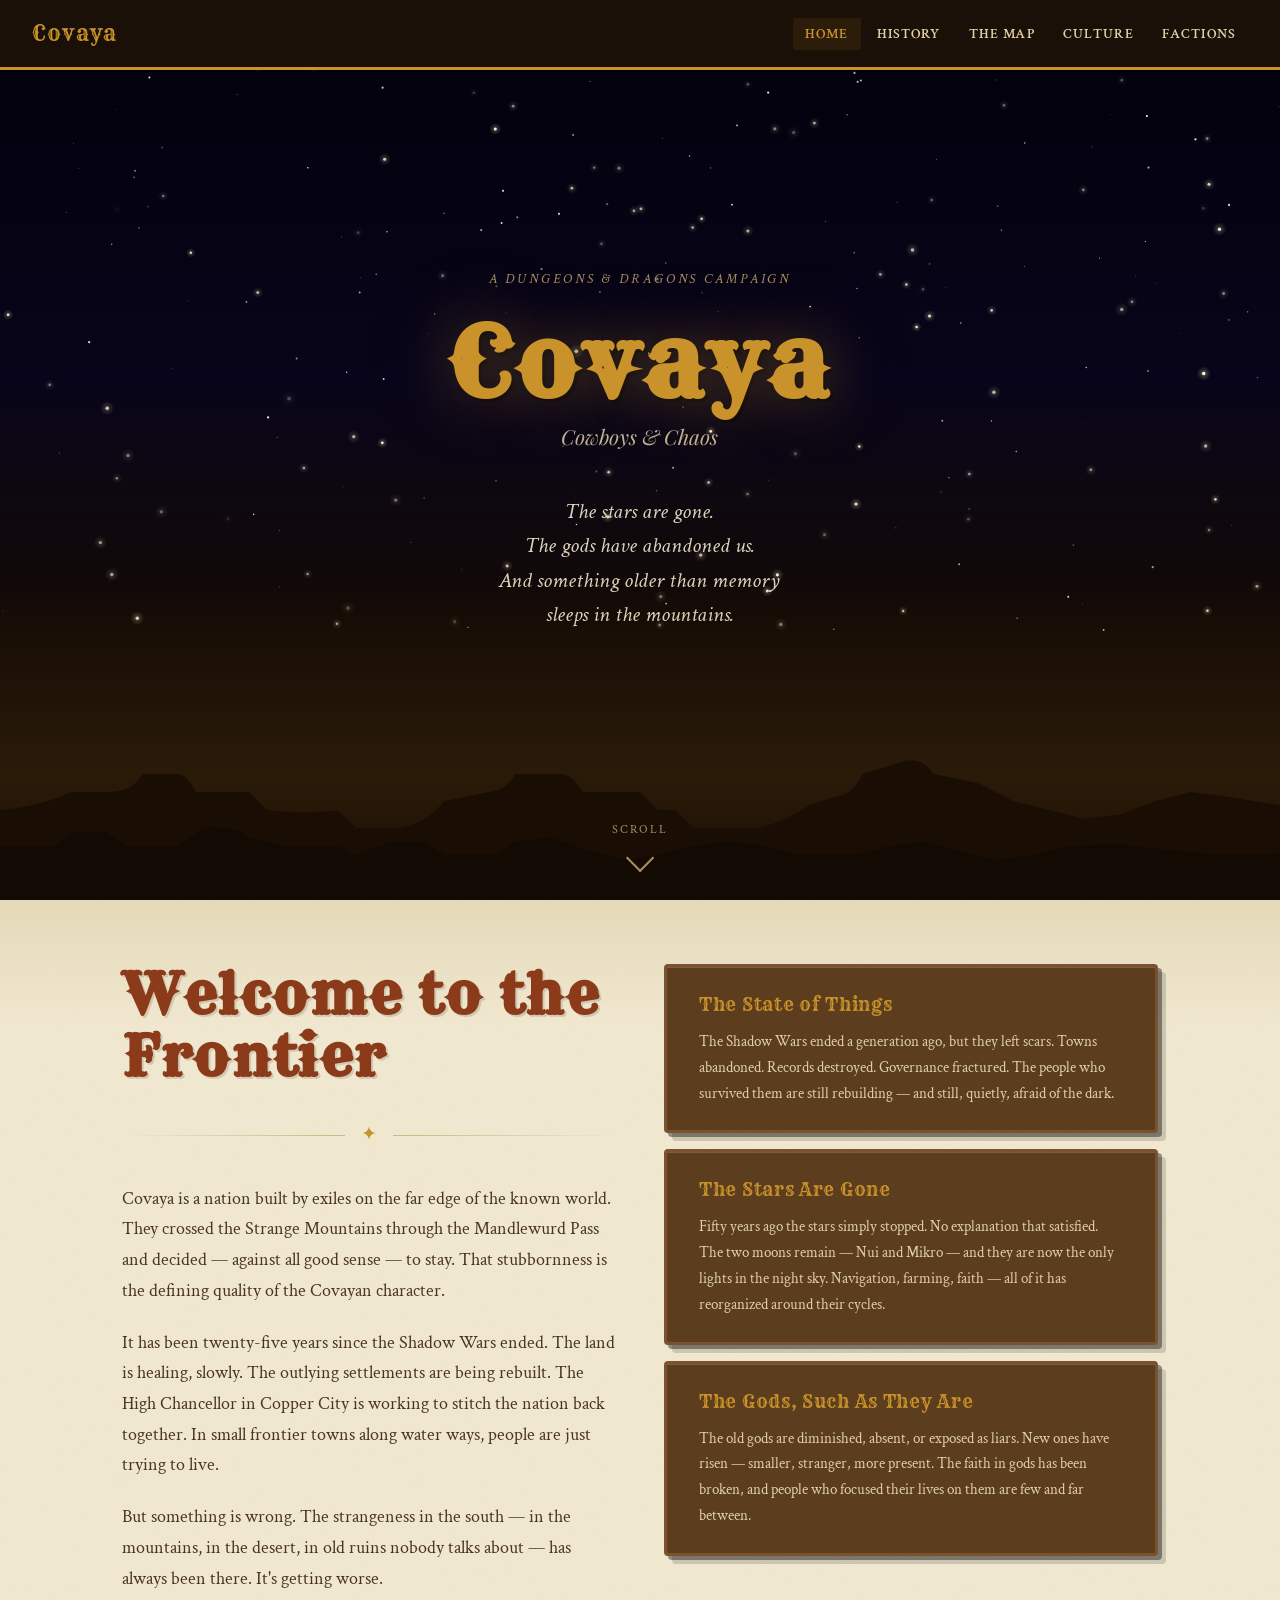
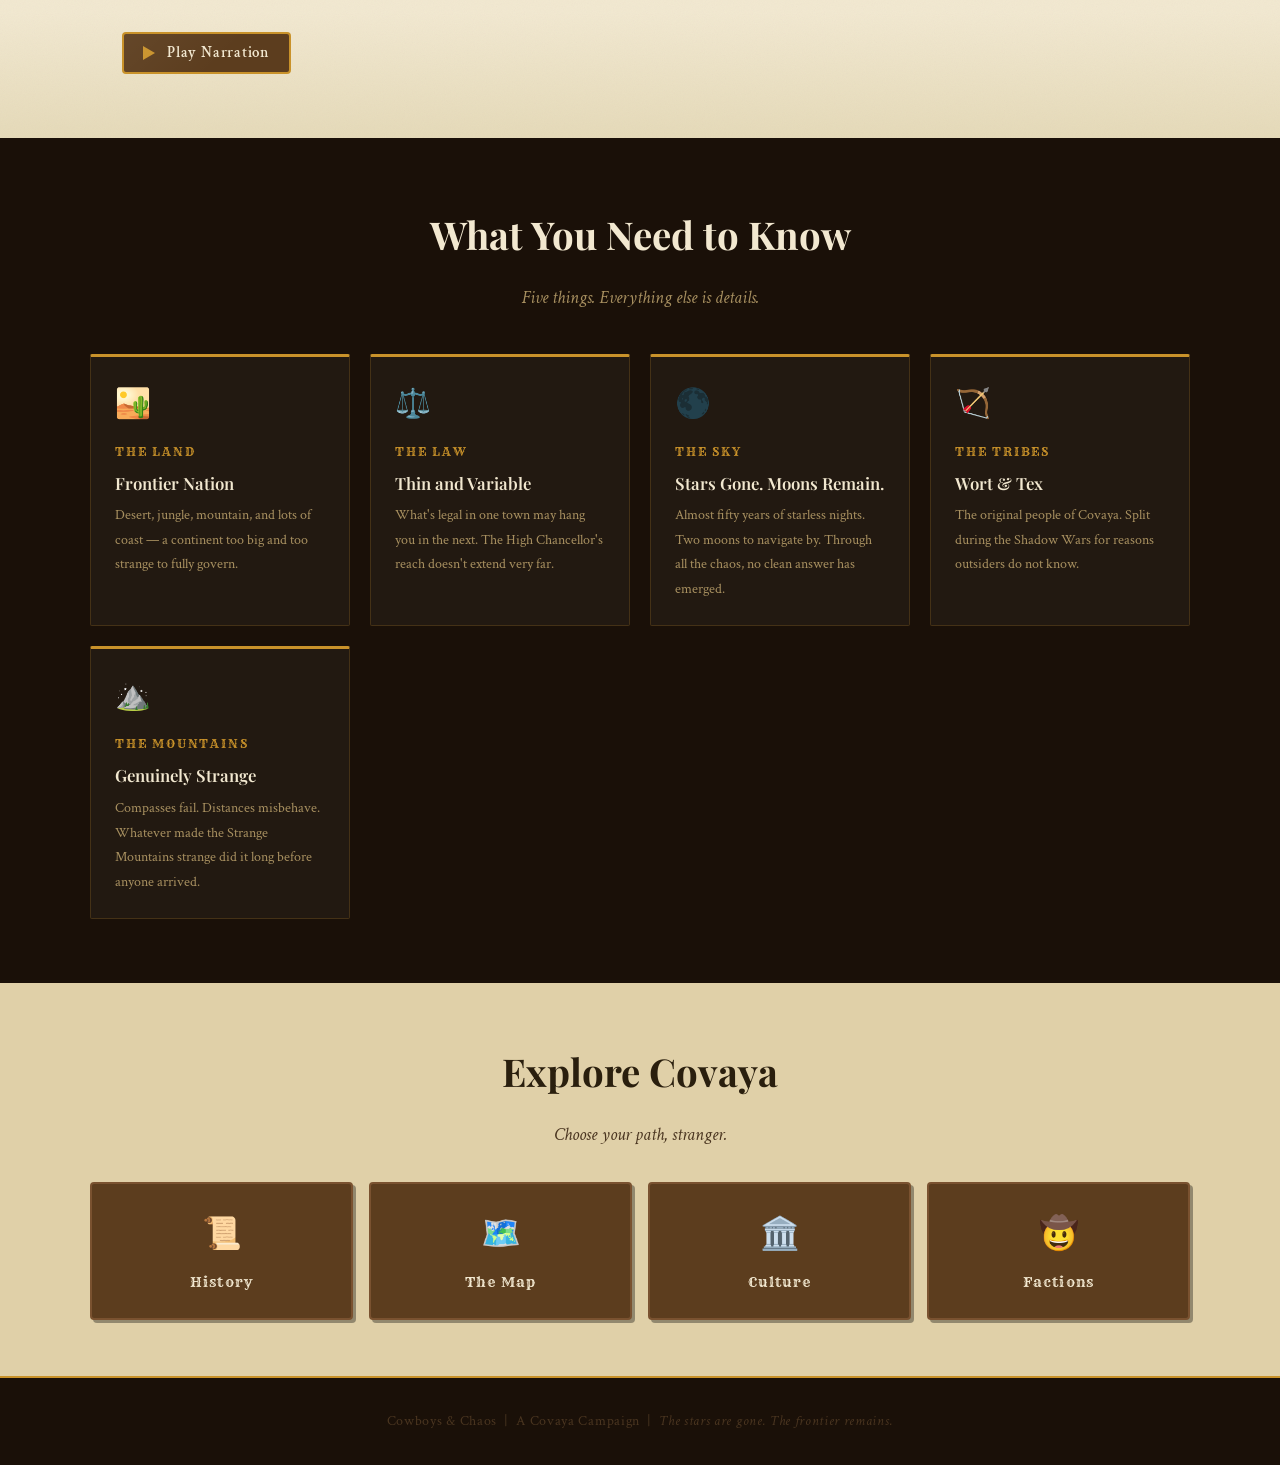
==== index.html @ 9251bdbd "chore: resolving favicon bug" ====
<!DOCTYPE html>
<html lang="en">
<head>
  <meta charset="UTF-8" />
  <meta name="viewport" content="width=device-width, initial-scale=1.0" />
  <title>Covaya — Cowboys & Chaos</title>
  <meta name="description" content="An introduction to Covaya, the frontier nation where Cowboys & Chaos takes place." />
  <link rel="stylesheet" href="css/style.css" />
  <link rel="stylesheet" href="css/index.css" />
  <link rel="icon" type="image/webp" href="favicon.webp" />
</head>
<body>

  <a href="#main" class="skip-link">Skip to main content</a>

  <!-- Navigation -->
  <nav class="site-nav" aria-label="Main navigation">
    <a href="index.html" class="nav-brand">Covaya</a>
    <button class="nav-toggle" aria-label="Toggle menu" aria-expanded="false">
      <span></span><span></span><span></span>
    </button>
    <ul class="nav-links" role="list">
      <li><a href="index.html">Home</a></li>
      <li><a href="history.html">History</a></li>
      <li><a href="map.html">The Map</a></li>
      <li><a href="culture.html">Culture</a></li>
      <li><a href="factions.html">Factions</a></li>
    </ul>
  </nav>

  <main id="main">

    <!-- ── Hero ──────────────────────────────────────────────── -->
    <section class="hero" aria-label="Campaign introduction">
      <canvas id="star-canvas" aria-hidden="true"></canvas>
      <div class="hero-ground" aria-hidden="true"></div>

      <!-- Mesa silhouettes -->
      <div class="hero-mesas" aria-hidden="true">
        <svg viewBox="0 0 1440 300" preserveAspectRatio="none" xmlns="http://www.w3.org/2000/svg">
          <path d="M0,300 L0,200 Q50,195 80,180 L120,180 Q150,180 160,160 L200,160 Q210,160 220,180 L280,180 L300,200 Q350,205 380,200 L400,220 L450,220 Q480,215 500,190 L550,180 Q570,178 580,160 L630,160 Q645,160 655,180 L720,180 L740,200 L760,200 L780,220 L850,220 Q880,215 910,195 L940,185 Q960,183 970,160 L1020,145 Q1040,143 1050,160 L1100,170 L1140,190 L1180,200 L1220,210 L1260,205 L1300,190 L1340,180 L1380,185 L1440,195 L1440,300 Z"
            fill="#1a0e04"/>
          <path d="M0,300 L0,240 L60,240 L80,225 L120,225 L140,240 L200,240 L230,220 Q260,215 280,230 L320,240 L380,240 L400,250 L440,235 L480,235 L500,250 L560,250 L580,235 L620,230 L660,245 L700,255 L740,250 L780,240 L820,235 L860,240 L900,250 L960,250 L1000,240 L1040,235 L1080,245 L1120,255 L1160,250 L1200,240 L1260,238 L1320,245 L1380,250 L1440,248 L1440,300 Z"
            fill="#120a03"/>
        </svg>
      </div>

      <div class="hero-content">
        <p class="hero-eyebrow">A Dungeons &amp; Dragons Campaign</p>
        <h1 class="hero-title">Covaya</h1>
        <p class="hero-subtitle">Cowboys &amp; Chaos</p>
        <p class="hero-tagline">
          The stars are gone.<br>
          The gods have abandoned us.<br>
          And something older than memory<br>sleeps in the mountains.
        </p>
      </div>

      <div class="scroll-hint" aria-hidden="true">
        <span>Scroll</span>
        <div class="scroll-arrow"></div>
      </div>
    </section>

    <!-- ── About Covaya ──────────────────────────────────────── -->
    <section class="parchment-section" aria-labelledby="about-heading">
      <div class="section-inner about-grid">
        <div class="about-text">
          <h2 class="display-title" id="about-heading">Welcome to the Frontier</h2>
          <div class="divider"><span class="divider-icon">✦</span></div>
          <p>Covaya is a nation built by exiles on the far edge of the known world. They crossed the Strange Mountains through the Mandlewurd Pass and decided — against all good sense — to stay. That stubbornness is the defining quality of the Covayan character.</p>
          <p>It has been twenty-five years since the Shadow Wars ended. The land is healing, slowly. The outlying settlements are being rebuilt. The High Chancellor in Copper City is working to stitch the nation back together. In small frontier towns along water ways, people are just trying to live.</p>
          <p>But something is wrong. The strangeness in the south — in the mountains, in the desert, in old ruins nobody talks about — has always been there. It's getting worse.</p>
          <button class="audio-player mt-2" data-src="audio/welcome.mp3" aria-label="Play welcome narration">
            <span class="play-icon" aria-hidden="true"></span>
            <span class="audio-label">Play Narration</span>
          </button>
        </div>

        <div>
          <div class="wooden-sign">
            <p class="sign-title">The State of Things</p>
            <p>The Shadow Wars ended a generation ago, but they left scars. Towns abandoned. Records destroyed. Governance fractured. The people who survived them are still rebuilding — and still, quietly, afraid of the dark.</p>
          </div>
          <div class="wooden-sign mt-2">
            <p class="sign-title">The Stars Are Gone</p>
            <p>Fifty years ago the stars simply stopped. No explanation that satisfied. The two moons remain — Nui and Mikro — and they are now the only lights in the night sky. Navigation, farming, faith — all of it has reorganized around their cycles.</p>
          </div>
          <div class="wooden-sign mt-2">
            <p class="sign-title">The Gods, Such As They Are</p>
            <p>The old gods are diminished, absent, or exposed as liars. New ones have risen — smaller, stranger, more present. The faith in gods has been broken, and people who focused their lives on them are few and far between.</p>
          </div>
        </div>
      </div>
    </section>

    <!-- ── Quick Facts ────────────────────────────────────────── -->
    <section class="dark-section" aria-labelledby="facts-heading">
      <div class="dark-section-inner">
        <h2 class="section-title light text-center" id="facts-heading">What You Need to Know</h2>
        <p class="text-center" style="color:var(--dust); font-style:italic; margin-top:0.5rem;">Five things. Everything else is details.</p>

        <div class="facts-grid">
          <div class="fact-card">
            <div class="fact-icon" aria-hidden="true">🏜️</div>
            <div class="fact-label">The Land</div>
            <div class="fact-value">Frontier Nation</div>
            <p class="fact-detail">Desert, jungle, mountain, and lots of coast — a continent too big and too strange to fully govern.</p>
          </div>
          <div class="fact-card">
            <div class="fact-icon" aria-hidden="true">⚖️</div>
            <div class="fact-label">The Law</div>
            <div class="fact-value">Thin and Variable</div>
            <p class="fact-detail">What's legal in one town may hang you in the next. The High Chancellor's reach doesn't extend very far.</p>
          </div>
          <div class="fact-card">
            <div class="fact-icon" aria-hidden="true">🌑</div>
            <div class="fact-label">The Sky</div>
            <div class="fact-value">Stars Gone. Moons Remain.</div>
            <p class="fact-detail">Almost fifty years of starless nights. Two moons to navigate by. Through all the chaos, no clean answer has emerged.</p>
          </div>
          <div class="fact-card">
            <div class="fact-icon" aria-hidden="true">🏹</div>
            <div class="fact-label">The Tribes</div>
            <div class="fact-value">Wort &amp; Tex</div>
            <p class="fact-detail">The original people of Covaya. Split during the Shadow Wars for reasons outsiders do not know.</p>
          </div>
          <div class="fact-card">
            <div class="fact-icon" aria-hidden="true">⛰️</div>
            <div class="fact-label">The Mountains</div>
            <div class="fact-value">Genuinely Strange</div>
            <p class="fact-detail">Compasses fail. Distances misbehave. Whatever made the Strange Mountains strange did it long before anyone arrived.</p>
          </div>
        </div>
      </div>
    </section>

    <!-- ── Explore ────────────────────────────────────────────── -->
    <section class="explore-section" aria-labelledby="explore-heading">
      <div class="explore-inner">
        <h2 class="section-title" id="explore-heading">Explore Covaya</h2>
        <p class="subtitle">Choose your path, stranger.</p>

        <nav class="explore-grid" aria-label="Site sections">
          <a href="history.html" class="explore-card">
            <div class="explore-card-icon" aria-hidden="true">📜</div>
            <div class="explore-card-label">History</div>
          </a>
          <a href="map.html" class="explore-card">
            <div class="explore-card-icon" aria-hidden="true">🗺️</div>
            <div class="explore-card-label">The Map</div>
          </a>
          <a href="culture.html" class="explore-card">
            <div class="explore-card-icon" aria-hidden="true">🏛️</div>
            <div class="explore-card-label">Culture</div>
          </a>
          <a href="factions.html" class="explore-card">
            <div class="explore-card-icon" aria-hidden="true">🤠</div>
            <div class="explore-card-label">Factions</div>
          </a>
        </nav>
      </div>
    </section>

  </main>

  <footer class="site-footer">
    <p>Cowboys &amp; Chaos &nbsp;|&nbsp; A Covaya Campaign &nbsp;|&nbsp; <em>The stars are gone. The frontier remains.</em></p>
  </footer>

  <script src="main.js"></script>
  <script>
    /* ── Star Animation ─────────────────────────────────────── */
    const canvas = document.getElementById('star-canvas');
    const ctx = canvas.getContext('2d');

    let stars = [];
    let animFrame;
    let goingOut = false;
    let goingOutTimer = null;

    function resize() {
      canvas.width = canvas.offsetWidth;
      canvas.height = canvas.offsetHeight;
    }

    function randomStar() {
      return {
        x: Math.random() * canvas.width,
        y: Math.random() * canvas.height * 0.7,
        r: Math.random() * 1.5 + 0.3,
        alpha: Math.random() * 0.5 + 0.5,
        twinkleSpeed: Math.random() * 0.02 + 0.005,
        twinkleDir: Math.random() > 0.5 ? 1 : -1,
        dying: false,
        fadeSpeed: 0,
      };
    }

    function initStars(count = 280) {
      stars = Array.from({ length: count }, randomStar);
    }

    function killStars() {
      // Shuffle star order so they die randomly across the sky
      const order = stars.map((_, i) => i).sort(() => Math.random() - 0.5);
      const spread = 6000; // total ms over which all stars disappear
      order.forEach((idx, i) => {
        setTimeout(() => {
          stars[idx].dying = true;
          // Fast enough that each star visibly winks out individually
          stars[idx].fadeSpeed = Math.random() * 0.035 + 0.02;
        }, (i / order.length) * spread + Math.random() * 120);
      });
    }

    function draw() {
      ctx.clearRect(0, 0, canvas.width, canvas.height);

      // Night sky gradient
      const sky = ctx.createLinearGradient(0, 0, 0, canvas.height * 0.7);
      sky.addColorStop(0, '#02000a');
      sky.addColorStop(0.6, '#08051a');
      sky.addColorStop(1, '#130a04');
      ctx.fillStyle = sky;
      ctx.fillRect(0, 0, canvas.width, canvas.height);

      let anyVisible = false;
      stars.forEach(s => {
        if (s.dying) {
          s.alpha -= s.fadeSpeed;
          if (s.alpha < 0) s.alpha = 0;
        } else {
          // Twinkle
          s.alpha += s.twinkleSpeed * s.twinkleDir;
          if (s.alpha > 1) { s.alpha = 1; s.twinkleDir = -1; }
          if (s.alpha < 0.2) { s.alpha = 0.2; s.twinkleDir = 1; }
        }

        if (s.alpha <= 0) return;
        anyVisible = true;

        ctx.beginPath();
        ctx.arc(s.x, s.y, s.r, 0, Math.PI * 2);
        ctx.fillStyle = `rgba(255, 248, 220, ${s.alpha})`;
        ctx.fill();

        // Soft glow on larger stars
        if (s.r > 1.2) {
          const grd = ctx.createRadialGradient(s.x, s.y, 0, s.x, s.y, s.r * 4);
          grd.addColorStop(0, `rgba(255,248,200,${s.alpha * 0.3})`);
          grd.addColorStop(1, 'rgba(255,248,200,0)');
          ctx.beginPath();
          ctx.arc(s.x, s.y, s.r * 4, 0, Math.PI * 2);
          ctx.fillStyle = grd;
          ctx.fill();
        }
      });

      // Keep looping until all stars are gone
      if (anyVisible || !goingOut) {
        animFrame = requestAnimationFrame(draw);
      }
    }

    // Start the animation
    resize();
    initStars();
    draw();

    // Stars go out after ~1s of twinkling
    goingOutTimer = setTimeout(() => {
      goingOut = true;
      killStars();
    }, 1000);

    window.addEventListener('resize', () => {
      resize();
      if (!goingOut) initStars();
    });
  </script>
</body>
</html>
---- css/style.css ----
/* ============================================================
   COVAYA CAMPAIGN SITE — SHARED STYLES
   Cowboys & Chaos | A D&D Campaign
   ============================================================ */

@import url('https://fonts.googleapis.com/css2?family=Rye&family=Playfair+Display:ital,wght@0,400;0,700;1,400&family=Crimson+Text:ital,wght@0,400;0,600;1,400&display=swap');

/* ── CSS Variables ─────────────────────────────────────────── */
:root {
  --parchment:       #f2e8d0;
  --parchment-dark:  #e0d0a8;
  --parchment-deep:  #c8b882;
  --ink:             #2a1f0e;
  --ink-light:       #4a3520;
  --rust:            #8b3a1a;
  --rust-light:      #b34e22;
  --gold:            #c9922a;
  --gold-light:      #e8b84b;
  --shadow:          #1a1008;
  --wood:            #5c3d1e;
  --wood-light:      #7a5230;
  --sage:            #6b7c5a;
  --dust:            #a89060;

  --font-display:    'Rye', serif;
  --font-heading:    'Playfair Display', serif;
  --font-body:       'Crimson Text', serif;

  --nav-height:      70px;
  --max-width:       1100px;
}

/* ── Reset & Base ──────────────────────────────────────────── */
*, *::before, *::after { box-sizing: border-box; margin: 0; padding: 0; }

html { scroll-behavior: smooth; }

body {
  background-color: var(--ink);
  background-image:
    url("data:image/svg+xml,%3Csvg xmlns='http://www.w3.org/2000/svg' width='400' height='400'%3E%3Cfilter id='noise'%3E%3CfeTurbulence type='fractalNoise' baseFrequency='0.65' numOctaves='3' stitchTiles='stitch'/%3E%3CfeColorMatrix type='saturate' values='0'/%3E%3C/filter%3E%3Crect width='400' height='400' filter='url(%23noise)' opacity='0.04'/%3E%3C/svg%3E");
  color: var(--ink);
  font-family: var(--font-body);
  font-size: 18px;
  line-height: 1.7;
  min-height: 100vh;
}

img { max-width: 100%; display: block; }
a { color: var(--rust); text-decoration: none; }
a:hover { color: var(--gold); }

/* ── Navigation ────────────────────────────────────────────── */
.site-nav {
  position: fixed;
  top: 0; left: 0; right: 0;
  z-index: 100;
  height: var(--nav-height);
  background: var(--shadow);
  border-bottom: 3px solid var(--gold);
  display: flex;
  align-items: center;
  justify-content: space-between;
  padding: 0 2rem;
}

.nav-brand {
  font-family: var(--font-display);
  font-size: 1.3rem;
  color: var(--gold);
  letter-spacing: 0.05em;
  text-decoration: none;
  flex-shrink: 0;
}

.nav-brand:hover { color: var(--gold-light); }

.nav-links {
  display: flex;
  gap: 0.25rem;
  list-style: none;
  align-items: center;
}

.nav-links a {
  font-family: var(--font-body);
  font-size: 0.9rem;
  font-weight: 600;
  letter-spacing: 0.08em;
  text-transform: uppercase;
  color: var(--parchment-dark);
  padding: 0.4rem 0.75rem;
  border-radius: 2px;
  transition: color 0.2s, background 0.2s;
  text-decoration: none;
}

.nav-links a:hover,
.nav-links a.active {
  color: var(--gold);
  background: rgba(201, 146, 42, 0.1);
}

/* Hamburger for mobile */
.nav-toggle {
  display: none;
  flex-direction: column;
  gap: 5px;
  background: none;
  border: none;
  cursor: pointer;
  padding: 4px;
}
.nav-toggle span {
  display: block;
  width: 26px;
  height: 2px;
  background: var(--parchment);
  transition: transform 0.3s;
}

/* ── Page Wrapper ──────────────────────────────────────────── */
.page-wrapper {
  padding-top: var(--nav-height);
  min-height: 100vh;
}

/* ── Parchment Content Sections ────────────────────────────── */
.parchment-section {
  background: var(--parchment);
  background-image:
    url("data:image/svg+xml,%3Csvg xmlns='http://www.w3.org/2000/svg' width='300' height='300'%3E%3Cfilter id='n'%3E%3CfeTurbulence type='fractalNoise' baseFrequency='0.9' numOctaves='4' stitchTiles='stitch'/%3E%3CfeColorMatrix type='saturate' values='0.3'/%3E%3C/filter%3E%3Crect width='300' height='300' filter='url(%23n)' opacity='0.06'/%3E%3C/svg%3E");
  position: relative;
}

.parchment-section::before {
  content: '';
  position: absolute;
  inset: 0;
  background: linear-gradient(to bottom, rgba(200,184,130,0.3) 0%, transparent 15%, transparent 85%, rgba(200,184,130,0.3) 100%);
  pointer-events: none;
}

.section-inner {
  max-width: var(--max-width);
  margin: 0 auto;
  padding: 4rem 2rem;
  position: relative;
}

/* ── Typography ────────────────────────────────────────────── */
.display-title {
  font-family: var(--font-display);
  font-size: clamp(2rem, 5vw, 3.5rem);
  color: var(--rust);
  line-height: 1.1;
  letter-spacing: 0.03em;
  text-shadow: 2px 2px 0 rgba(42,31,14,0.15);
}

.section-title {
  font-family: var(--font-heading);
  font-size: clamp(1.6rem, 3vw, 2.4rem);
  color: var(--ink);
  font-weight: 700;
  margin-bottom: 1rem;
}

.section-title.light {
  color: var(--parchment);
}

.subtitle {
  font-family: var(--font-body);
  font-size: 1.1rem;
  font-style: italic;
  color: var(--ink-light);
  margin-bottom: 2rem;
}

p { margin-bottom: 1.2em; color: var(--ink-light); }
p:last-child { margin-bottom: 0; }

/* ── Decorative Dividers ───────────────────────────────────── */
.divider {
  display: flex;
  align-items: center;
  gap: 1rem;
  margin: 2rem 0;
}
.divider::before, .divider::after {
  content: '';
  flex: 1;
  height: 1px;
  background: linear-gradient(to right, transparent, var(--parchment-deep));
}
.divider::after {
  background: linear-gradient(to left, transparent, var(--parchment-deep));
}
.divider-icon {
  color: var(--gold);
  font-size: 1.2rem;
  flex-shrink: 0;
}

/* ── Audio Player ──────────────────────────────────────────── */
.audio-player {
  display: inline-flex;
  align-items: center;
  gap: 0.75rem;
  background: var(--wood);
  border: 2px solid var(--gold);
  border-radius: 4px;
  padding: 0.6rem 1.2rem;
  cursor: pointer;
  font-family: var(--font-body);
  font-size: 0.95rem;
  color: var(--parchment);
  transition: background 0.2s, border-color 0.2s;
  position: relative;
  overflow: hidden;
}

.audio-player::before {
  content: '';
  position: absolute;
  inset: 0;
  background: linear-gradient(135deg, rgba(255,255,255,0.05) 0%, transparent 60%);
}

.audio-player:hover {
  background: var(--wood-light);
  border-color: var(--gold-light);
}

.audio-player .play-icon {
  width: 0;
  height: 0;
  border-style: solid;
  border-width: 7px 0 7px 12px;
  border-color: transparent transparent transparent var(--gold);
  flex-shrink: 0;
  transition: border-color 0.2s;
}

.audio-player.playing .play-icon {
  width: 12px;
  height: 14px;
  border: none;
  background: var(--gold);
  display: flex;
  gap: 3px;
  align-items: stretch;
  padding: 1px 0;
}

.audio-player.playing .play-icon::before,
.audio-player.playing .play-icon::after {
  content: '';
  flex: 1;
  background: var(--wood);
  border-radius: 1px;
}

.audio-label { font-weight: 600; letter-spacing: 0.05em; }

/* ── Wooden Sign Cards ─────────────────────────────────────── */
.wooden-sign {
  background: var(--wood);
  background-image: repeating-linear-gradient(
    90deg,
    transparent,
    transparent 40px,
    rgba(0,0,0,0.03) 40px,
    rgba(0,0,0,0.03) 41px
  );
  border: 3px solid var(--wood-light);
  border-radius: 4px;
  box-shadow:
    inset 0 1px 0 rgba(255,255,255,0.08),
    4px 4px 0 rgba(0,0,0,0.4),
    8px 8px 0 rgba(0,0,0,0.15);
  padding: 1.5rem 2rem;
  position: relative;
}

.wooden-sign::before {
  content: '';
  position: absolute;
  top: 0; left: 0;
  right: 0; height: 1px;
  background: rgba(255,255,255,0.1);
}

.wooden-sign .sign-title {
  font-family: var(--font-display);
  color: var(--gold);
  font-size: 1.1rem;
  margin-bottom: 0.5rem;
  letter-spacing: 0.04em;
}

.wooden-sign p {
  color: var(--parchment-dark);
  font-size: 0.95rem;
  margin: 0;
}

/* ── Card Grid ─────────────────────────────────────────────── */
.card-grid {
  display: grid;
  grid-template-columns: repeat(auto-fit, minmax(280px, 1fr));
  gap: 1.5rem;
  margin-top: 2rem;
}

/* ── Page Hero (for inner pages) ───────────────────────────── */
.page-hero {
  background: var(--shadow);
  border-bottom: 3px solid var(--gold);
  padding: 4rem 2rem 3rem;
  text-align: center;
  position: relative;
  overflow: hidden;
}

.page-hero::before {
  content: '';
  position: absolute;
  inset: 0;
  background:
    radial-gradient(ellipse at 50% 120%, rgba(201,146,42,0.08) 0%, transparent 70%);
  pointer-events: none;
}

.page-hero .display-title { color: var(--gold); }
.page-hero .subtitle { color: var(--parchment-dark); }

/* ── Wanted Poster Style (for faction/people cards) ────────── */
.wanted-card {
  background: var(--parchment);
  border: 3px double var(--ink);
  padding: 1.5rem;
  text-align: center;
  position: relative;
}

.wanted-card .wanted-header {
  font-family: var(--font-display);
  font-size: 0.85rem;
  letter-spacing: 0.2em;
  color: var(--rust);
  text-transform: uppercase;
  margin-bottom: 0.5rem;
}

.wanted-card .wanted-name {
  font-family: var(--font-heading);
  font-size: 1.4rem;
  font-weight: 700;
  color: var(--ink);
  margin-bottom: 0.75rem;
}

.wanted-card .wanted-portrait {
  width: 100px;
  height: 100px;
  border-radius: 50%;
  background: var(--parchment-dark);
  margin: 0 auto 1rem;
  border: 2px solid var(--ink);
  display: flex;
  align-items: center;
  justify-content: center;
  font-size: 2.5rem;
}

/* ── Footer ────────────────────────────────────────────────── */
.site-footer {
  background: var(--shadow);
  border-top: 2px solid var(--gold);
  padding: 2rem;
  text-align: center;
  font-family: var(--font-body);
  font-size: 0.85rem;
  color: var(--dust);
  letter-spacing: 0.05em;
}

/* ── Utility ───────────────────────────────────────────────── */
.text-center { text-align: center; }
.mt-1 { margin-top: 0.5rem; }
.mt-2 { margin-top: 1rem; }
.mt-3 { margin-top: 2rem; }
.mt-4 { margin-top: 3rem; }

/* ── Accessibility ─────────────────────────────────────────── */
:focus-visible {
  outline: 3px solid var(--gold);
  outline-offset: 3px;
}

.sr-only {
  position: absolute;
  width: 1px; height: 1px;
  padding: 0; margin: -1px;
  overflow: hidden;
  clip: rect(0,0,0,0);
  white-space: nowrap;
  border: 0;
}

/* Skip link */
.skip-link {
  position: absolute;
  top: -100%;
  left: 1rem;
  background: var(--gold);
  color: var(--ink);
  font-weight: 700;
  padding: 0.5rem 1rem;
  z-index: 9999;
  border-radius: 0 0 4px 4px;
}
.skip-link:focus { top: 0; }

/* ── Responsive ────────────────────────────────────────────── */
@media (max-width: 768px) {
  .nav-links {
    display: none;
    position: fixed;
    top: var(--nav-height);
    left: 0; right: 0;
    background: var(--shadow);
    flex-direction: column;
    padding: 1rem;
    border-bottom: 2px solid var(--gold);
    gap: 0.25rem;
  }
  .nav-links.open { display: flex; }
  .nav-links a { padding: 0.75rem 1rem; font-size: 1rem; }
  .nav-toggle { display: flex; }
  .section-inner { padding: 2.5rem 1.25rem; }
}
---- css/index.css ----
/* ── Hero / Stars Section ───────────────────────────────── */
.hero {
  position: relative;
  min-height: 100vh;
  background: #080510;
  display: flex;
  flex-direction: column;
  align-items: center;
  justify-content: center;
  overflow: hidden;
  padding: 2rem;
}

/* Star field canvas */
#star-canvas {
  position: absolute;
  inset: 0;
  width: 100%;
  height: 100%;
}

/* Ground horizon */
.hero-ground {
  position: absolute;
  bottom: 0; left: 0; right: 0;
  height: 35%;
  background: linear-gradient(to top, #1a0e04 0%, #2a1a08 40%, transparent 100%);
}

/* Silhouetted mesa shapes */
.hero-mesas {
  position: absolute;
  bottom: 0; left: 0; right: 0;
  height: 30%;
  pointer-events: none;
}

.hero-mesas svg {
  width: 100%;
  height: 100%;
}

/* Hero text */
.hero-content {
  position: relative;
  z-index: 10;
  text-align: center;
  max-width: 760px;
  opacity: 0;
  animation: fadeInUp 1.2s ease 2.5s forwards;
}

.hero-eyebrow {
  font-family: var(--font-body);
  font-size: 0.9rem;
  font-style: italic;
  letter-spacing: 0.2em;
  text-transform: uppercase;
  color: var(--dust);
  margin-bottom: 1.5rem;
}

.hero-title {
  font-family: var(--font-display);
  font-size: clamp(3rem, 8vw, 6rem);
  color: var(--gold);
  line-height: 1;
  letter-spacing: 0.04em;
  text-shadow:
    0 0 60px rgba(201,146,42,0.4),
    0 0 120px rgba(201,146,42,0.15),
    3px 3px 0 rgba(0,0,0,0.5);
  margin-bottom: 0.5rem;
}

.hero-subtitle {
  font-family: var(--font-heading);
  font-size: clamp(0.95rem, 2vw, 1.3rem);
  font-style: italic;
  color: var(--parchment-dark);
  margin-bottom: 2.5rem;
  opacity: 0.85;
}

.hero-tagline {
  font-family: var(--font-body);
  font-size: clamp(1rem, 2.5vw, 1.35rem);
  color: var(--parchment);
  font-style: italic;
  margin-bottom: 2.5rem;
  line-height: 1.6;
  opacity: 0.9;
}

.hero-tagline em {
  color: var(--gold-light);
  font-style: normal;
}

.hero-cta {
  display: inline-block;
  font-family: var(--font-display);
  font-size: 0.9rem;
  letter-spacing: 0.12em;
  color: var(--ink);
  background: var(--gold);
  padding: 0.75rem 2rem;
  border-radius: 3px;
  text-decoration: none;
  box-shadow: 4px 4px 0 rgba(0,0,0,0.4);
  transition: background 0.2s, transform 0.15s, box-shadow 0.15s;
}

.hero-cta:hover {
  background: var(--gold-light);
  color: var(--ink);
  transform: translate(-1px, -1px);
  box-shadow: 5px 5px 0 rgba(0,0,0,0.4);
}

.hero-cta:active {
  transform: translate(1px, 1px);
  box-shadow: 2px 2px 0 rgba(0,0,0,0.4);
}

/* Scroll indicator */
.scroll-hint {
  position: absolute;
  bottom: 2rem;
  left: 50%;
  transform: translateX(-50%);
  z-index: 10;
  display: flex;
  flex-direction: column;
  align-items: center;
  gap: 0.5rem;
  opacity: 0;
  animation: fadeIn 1s ease 4s forwards;
}

.scroll-hint span {
  font-family: var(--font-body);
  font-size: 0.75rem;
  letter-spacing: 0.15em;
  text-transform: uppercase;
  color: var(--dust);
}

.scroll-arrow {
  width: 20px;
  height: 20px;
  border-right: 2px solid var(--dust);
  border-bottom: 2px solid var(--dust);
  transform: rotate(45deg);
  animation: bounce 1.5s ease infinite;
}

@keyframes fadeInUp {
  from { opacity: 0; transform: translateY(24px); }
  to   { opacity: 1; transform: translateY(0); }
}

@keyframes fadeIn {
  from { opacity: 0; }
  to   { opacity: 1; }
}

@keyframes bounce {
  0%, 100% { transform: rotate(45deg) translateY(0); }
  50%       { transform: rotate(45deg) translateY(5px); }
}

/* ── About Section ───────────────────────────────────────── */
.about-grid {
  display: grid;
  grid-template-columns: 1fr 1fr;
  gap: 3rem;
  align-items: start;
}

.about-text .display-title {
  margin-bottom: 0.5rem;
}

@media (max-width: 700px) {
  .about-grid { grid-template-columns: 1fr; gap: 2rem; }
}

/* ── Quick Facts ─────────────────────────────────────────── */
.dark-section {
  background: var(--shadow);
  padding: 4rem 2rem;
}

.dark-section-inner {
  max-width: var(--max-width);
  margin: 0 auto;
}

.facts-grid {
  display: grid;
  grid-template-columns: repeat(auto-fit, minmax(220px, 1fr));
  gap: 1.25rem;
  margin-top: 2.5rem;
}

.fact-card {
  background: rgba(255,255,255,0.04);
  border: 1px solid rgba(201,146,42,0.2);
  border-top: 3px solid var(--gold);
  padding: 1.5rem;
  border-radius: 2px;
}

.fact-icon {
  font-size: 1.8rem;
  margin-bottom: 0.75rem;
}

.fact-label {
  font-family: var(--font-display);
  font-size: 0.75rem;
  letter-spacing: 0.15em;
  text-transform: uppercase;
  color: var(--gold);
  margin-bottom: 0.4rem;
}

.fact-value {
  font-family: var(--font-heading);
  font-size: 1.05rem;
  color: var(--parchment);
  font-weight: 600;
  margin-bottom: 0.4rem;
}

.fact-detail {
  font-family: var(--font-body);
  font-size: 0.9rem;
  color: var(--dust);
  margin: 0;
}

/* ── Nav Links Row ───────────────────────────────────────── */
.explore-section {
  background: var(--parchment-dark);
  padding: 3.5rem 2rem;
}

.explore-inner {
  max-width: var(--max-width);
  margin: 0 auto;
  text-align: center;
}

.explore-grid {
  display: grid;
  grid-template-columns: repeat(auto-fit, minmax(160px, 1fr));
  gap: 1rem;
  margin-top: 2rem;
}

.explore-card {
  background: var(--wood);
  border: 2px solid var(--wood-light);
  border-radius: 4px;
  padding: 1.5rem 1rem;
  text-align: center;
  text-decoration: none;
  color: var(--parchment);
  box-shadow: 3px 3px 0 rgba(0,0,0,0.35);
  transition: transform 0.15s, box-shadow 0.15s, background 0.2s;
  display: block;
}

.explore-card:hover {
  background: var(--wood-light);
  color: var(--gold-light);
  transform: translate(-2px, -2px);
  box-shadow: 5px 5px 0 rgba(0,0,0,0.35);
}

.explore-card-icon { font-size: 2rem; margin-bottom: 0.5rem; }

.explore-card-label {
  font-family: var(--font-display);
  font-size: 0.85rem;
  letter-spacing: 0.08em;
}
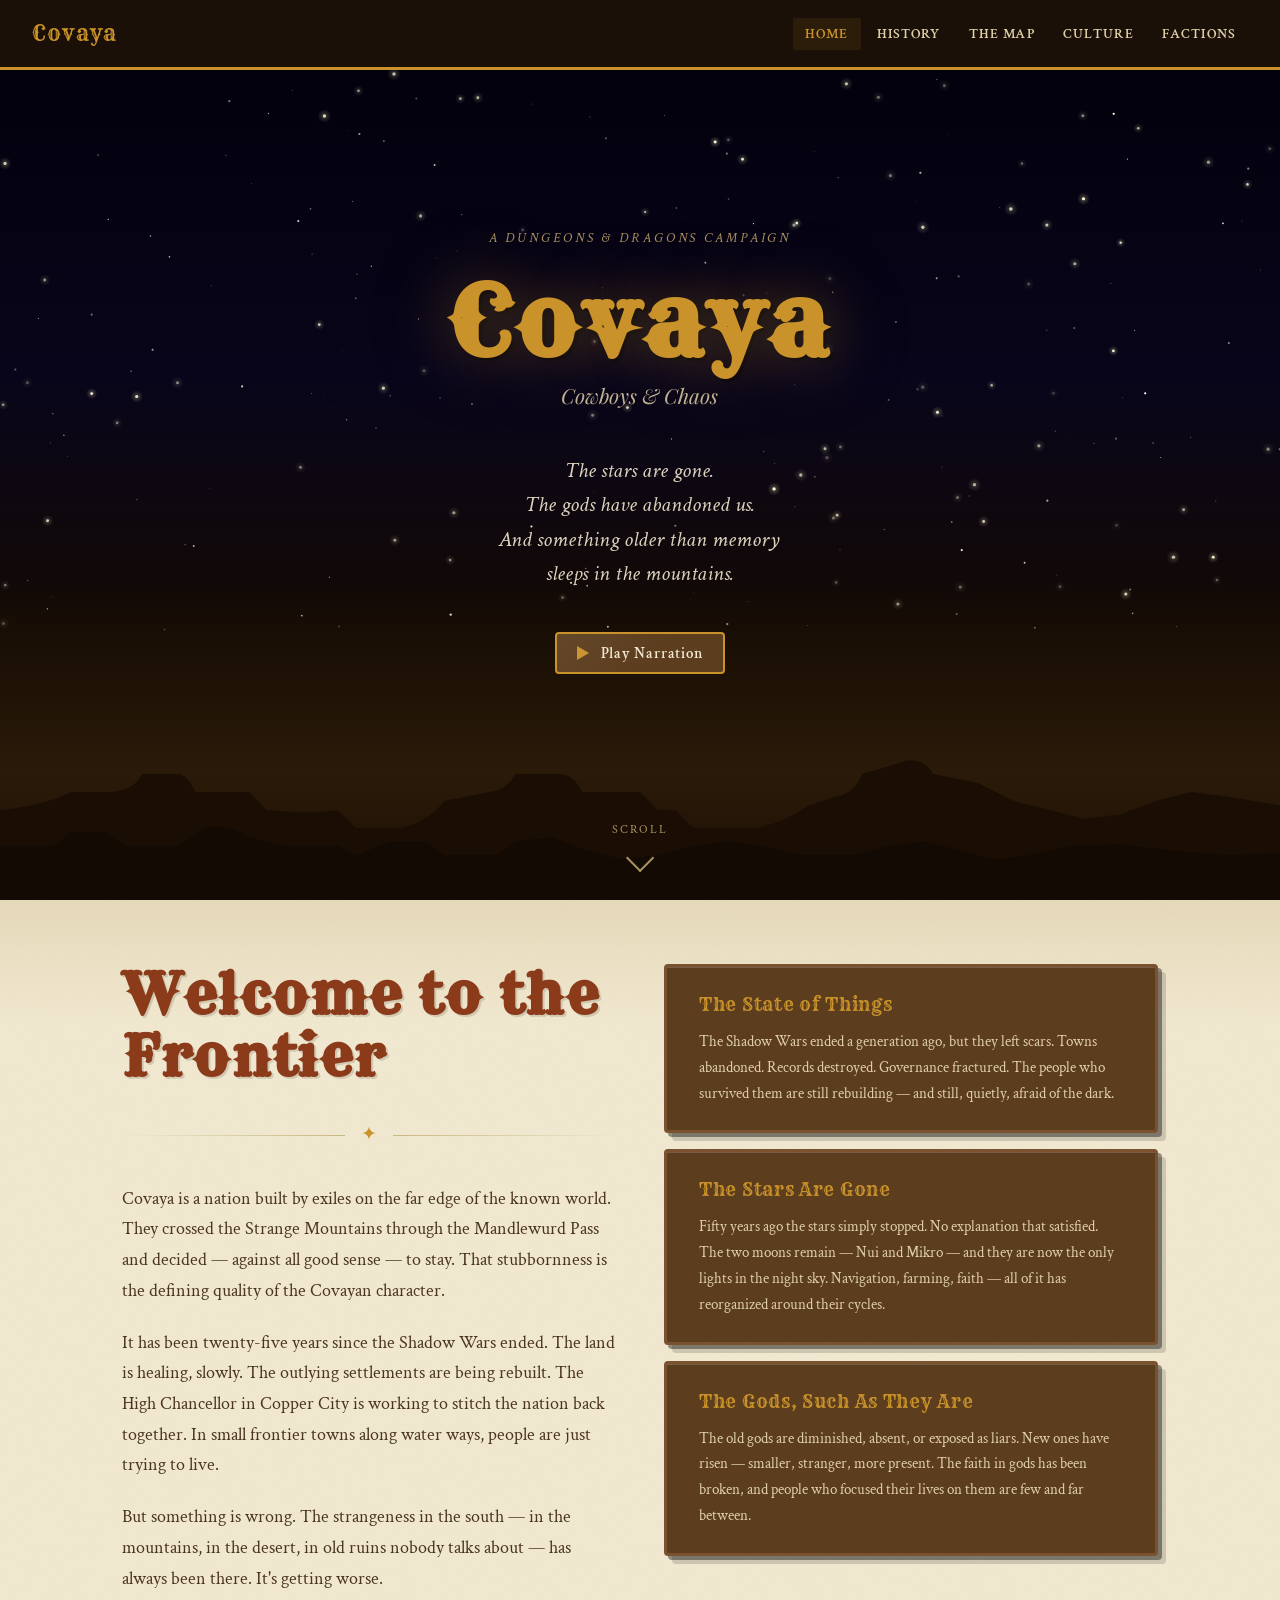
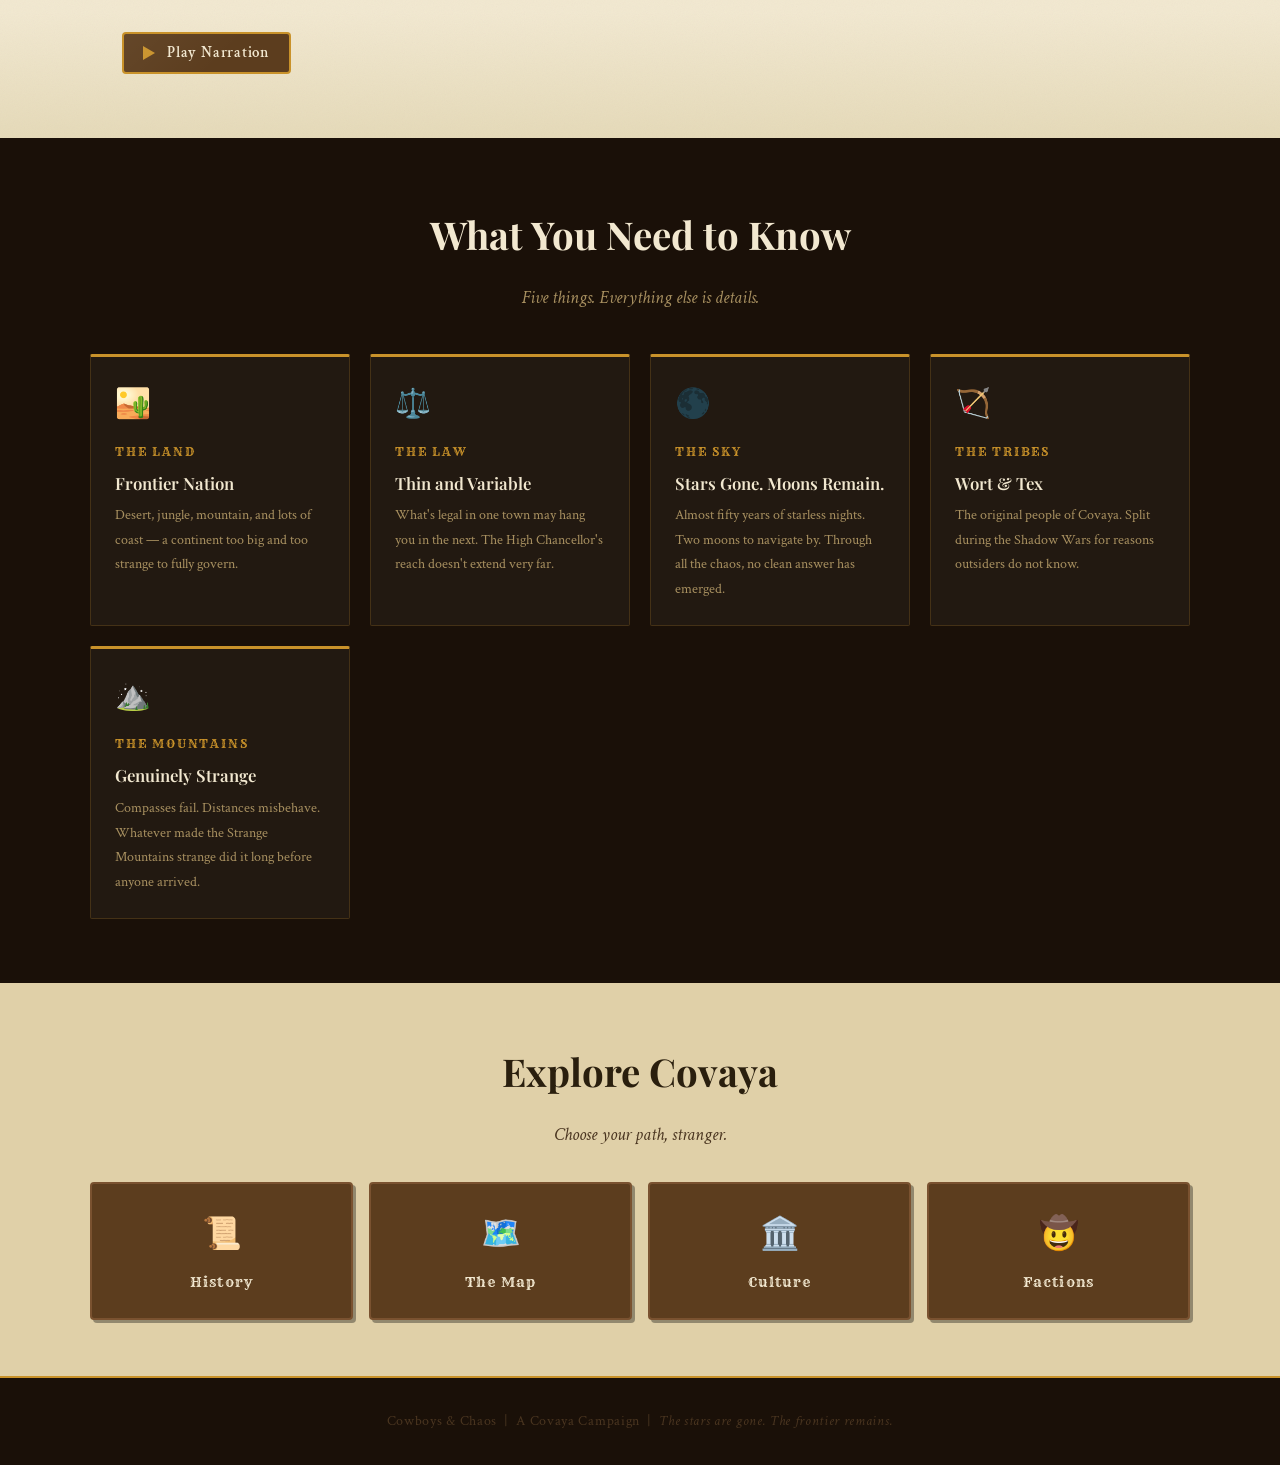
==== commit ccb23cd0: "moved js to separate file, added narration button to landing" ====
--- a/index.html
+++ b/index.html
@@ -54,6 +54,10 @@
           The gods have abandoned us.<br>
           And something older than memory<br>sleeps in the mountains.
         </p>
+        <button class="audio-player mt-2" data-src="audio/culture.mp3" aria-label="Play culture narration" style="margin:0 auto;">
+          <span class="play-icon" aria-hidden="true"></span>
+          <span class="audio-label">Play Narration</span>
+        </button>
       </div>
 
       <div class="scroll-hint" aria-hidden="true">
@@ -169,115 +173,6 @@
   </footer>
 
   <script src="main.js"></script>
-  <script>
-    /* ── Star Animation ─────────────────────────────────────── */
-    const canvas = document.getElementById('star-canvas');
-    const ctx = canvas.getContext('2d');
-
-    let stars = [];
-    let animFrame;
-    let goingOut = false;
-    let goingOutTimer = null;
-
-    function resize() {
-      canvas.width = canvas.offsetWidth;
-      canvas.height = canvas.offsetHeight;
-    }
-
-    function randomStar() {
-      return {
-        x: Math.random() * canvas.width,
-        y: Math.random() * canvas.height * 0.7,
-        r: Math.random() * 1.5 + 0.3,
-        alpha: Math.random() * 0.5 + 0.5,
-        twinkleSpeed: Math.random() * 0.02 + 0.005,
-        twinkleDir: Math.random() > 0.5 ? 1 : -1,
-        dying: false,
-        fadeSpeed: 0,
-      };
-    }
-
-    function initStars(count = 280) {
-      stars = Array.from({ length: count }, randomStar);
-    }
-
-    function killStars() {
-      // Shuffle star order so they die randomly across the sky
-      const order = stars.map((_, i) => i).sort(() => Math.random() - 0.5);
-      const spread = 6000; // total ms over which all stars disappear
-      order.forEach((idx, i) => {
-        setTimeout(() => {
-          stars[idx].dying = true;
-          // Fast enough that each star visibly winks out individually
-          stars[idx].fadeSpeed = Math.random() * 0.035 + 0.02;
-        }, (i / order.length) * spread + Math.random() * 120);
-      });
-    }
-
-    function draw() {
-      ctx.clearRect(0, 0, canvas.width, canvas.height);
-
-      // Night sky gradient
-      const sky = ctx.createLinearGradient(0, 0, 0, canvas.height * 0.7);
-      sky.addColorStop(0, '#02000a');
-      sky.addColorStop(0.6, '#08051a');
-      sky.addColorStop(1, '#130a04');
-      ctx.fillStyle = sky;
-      ctx.fillRect(0, 0, canvas.width, canvas.height);
-
-      let anyVisible = false;
-      stars.forEach(s => {
-        if (s.dying) {
-          s.alpha -= s.fadeSpeed;
-          if (s.alpha < 0) s.alpha = 0;
-        } else {
-          // Twinkle
-          s.alpha += s.twinkleSpeed * s.twinkleDir;
-          if (s.alpha > 1) { s.alpha = 1; s.twinkleDir = -1; }
-          if (s.alpha < 0.2) { s.alpha = 0.2; s.twinkleDir = 1; }
-        }
-
-        if (s.alpha <= 0) return;
-        anyVisible = true;
-
-        ctx.beginPath();
-        ctx.arc(s.x, s.y, s.r, 0, Math.PI * 2);
-        ctx.fillStyle = `rgba(255, 248, 220, ${s.alpha})`;
-        ctx.fill();
-
-        // Soft glow on larger stars
-        if (s.r > 1.2) {
-          const grd = ctx.createRadialGradient(s.x, s.y, 0, s.x, s.y, s.r * 4);
-          grd.addColorStop(0, `rgba(255,248,200,${s.alpha * 0.3})`);
-          grd.addColorStop(1, 'rgba(255,248,200,0)');
-          ctx.beginPath();
-          ctx.arc(s.x, s.y, s.r * 4, 0, Math.PI * 2);
-          ctx.fillStyle = grd;
-          ctx.fill();
-        }
-      });
-
-      // Keep looping until all stars are gone
-      if (anyVisible || !goingOut) {
-        animFrame = requestAnimationFrame(draw);
-      }
-    }
-
-    // Start the animation
-    resize();
-    initStars();
-    draw();
-
-    // Stars go out after ~1s of twinkling
-    goingOutTimer = setTimeout(() => {
-      goingOut = true;
-      killStars();
-    }, 1000);
-
-    window.addEventListener('resize', () => {
-      resize();
-      if (!goingOut) initStars();
-    });
-  </script>
+  <script src="js/star-animation.js"></script>
 </body>
 </html>
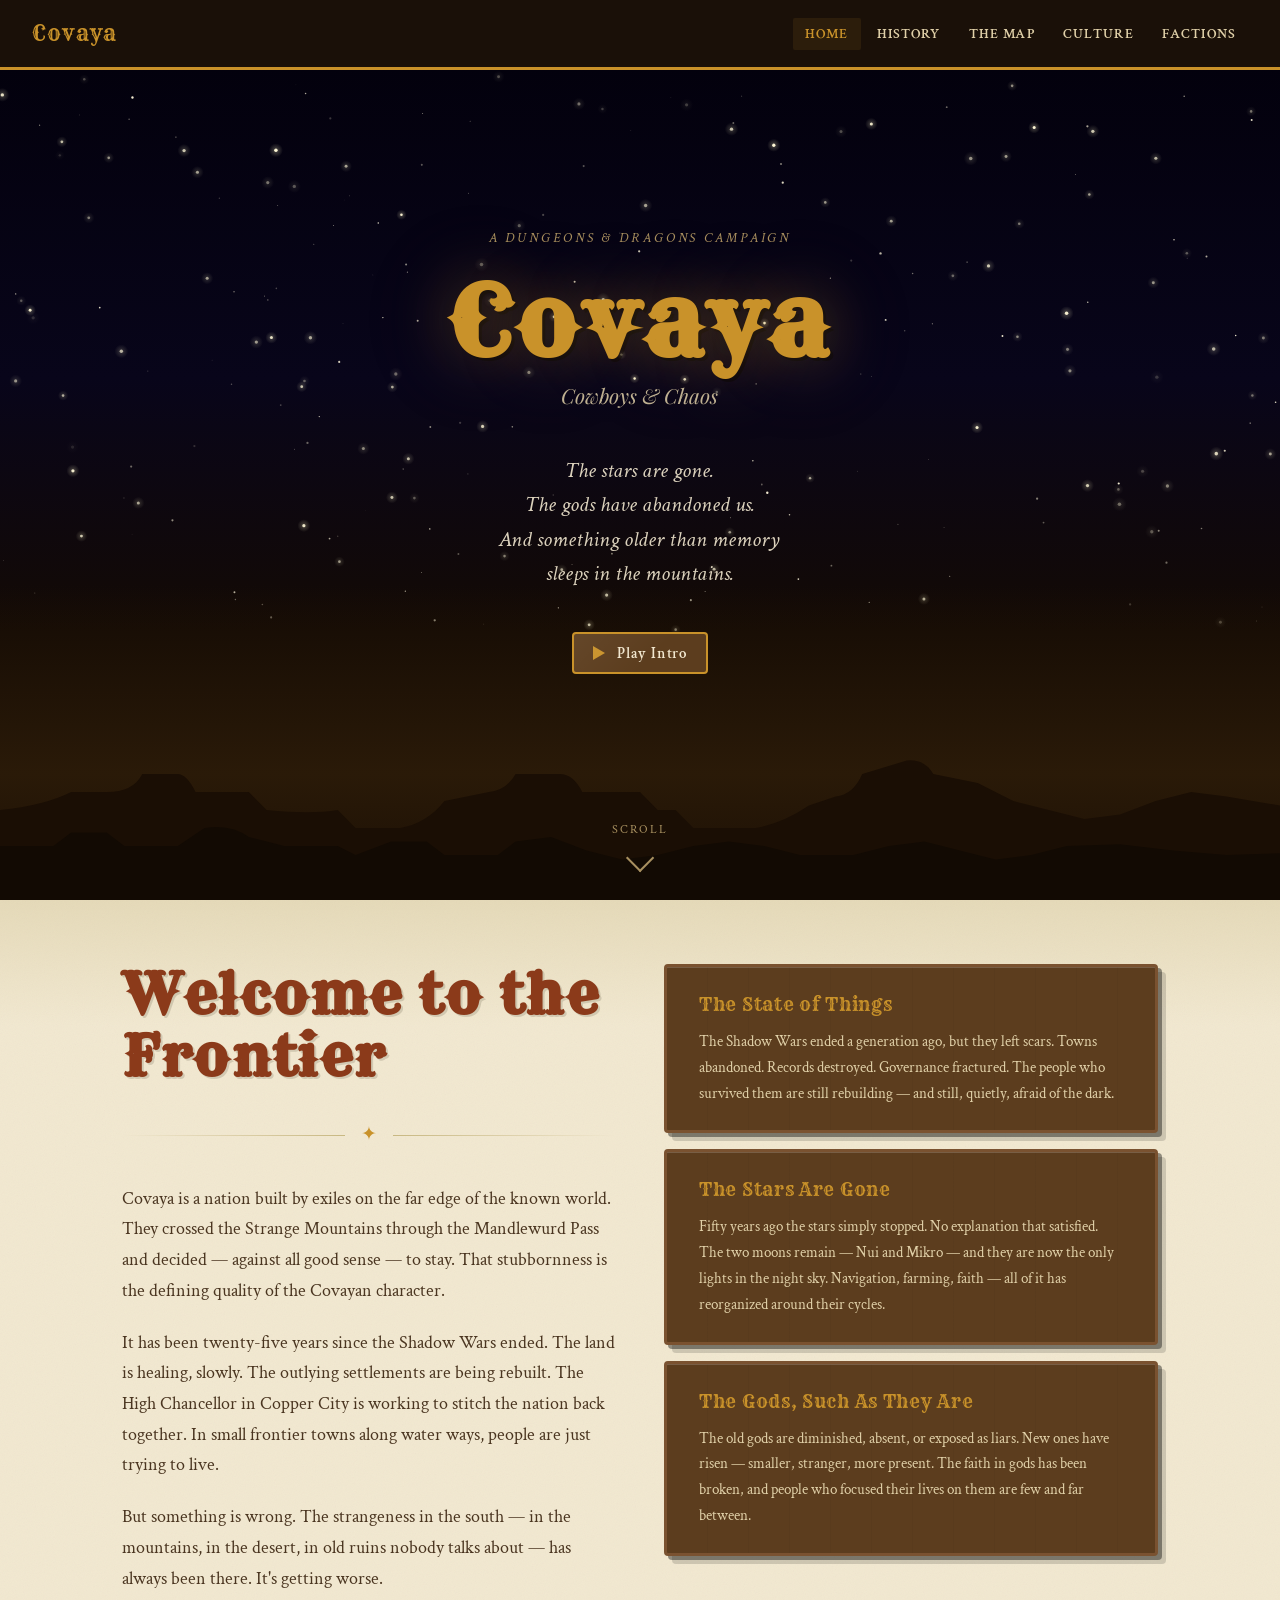
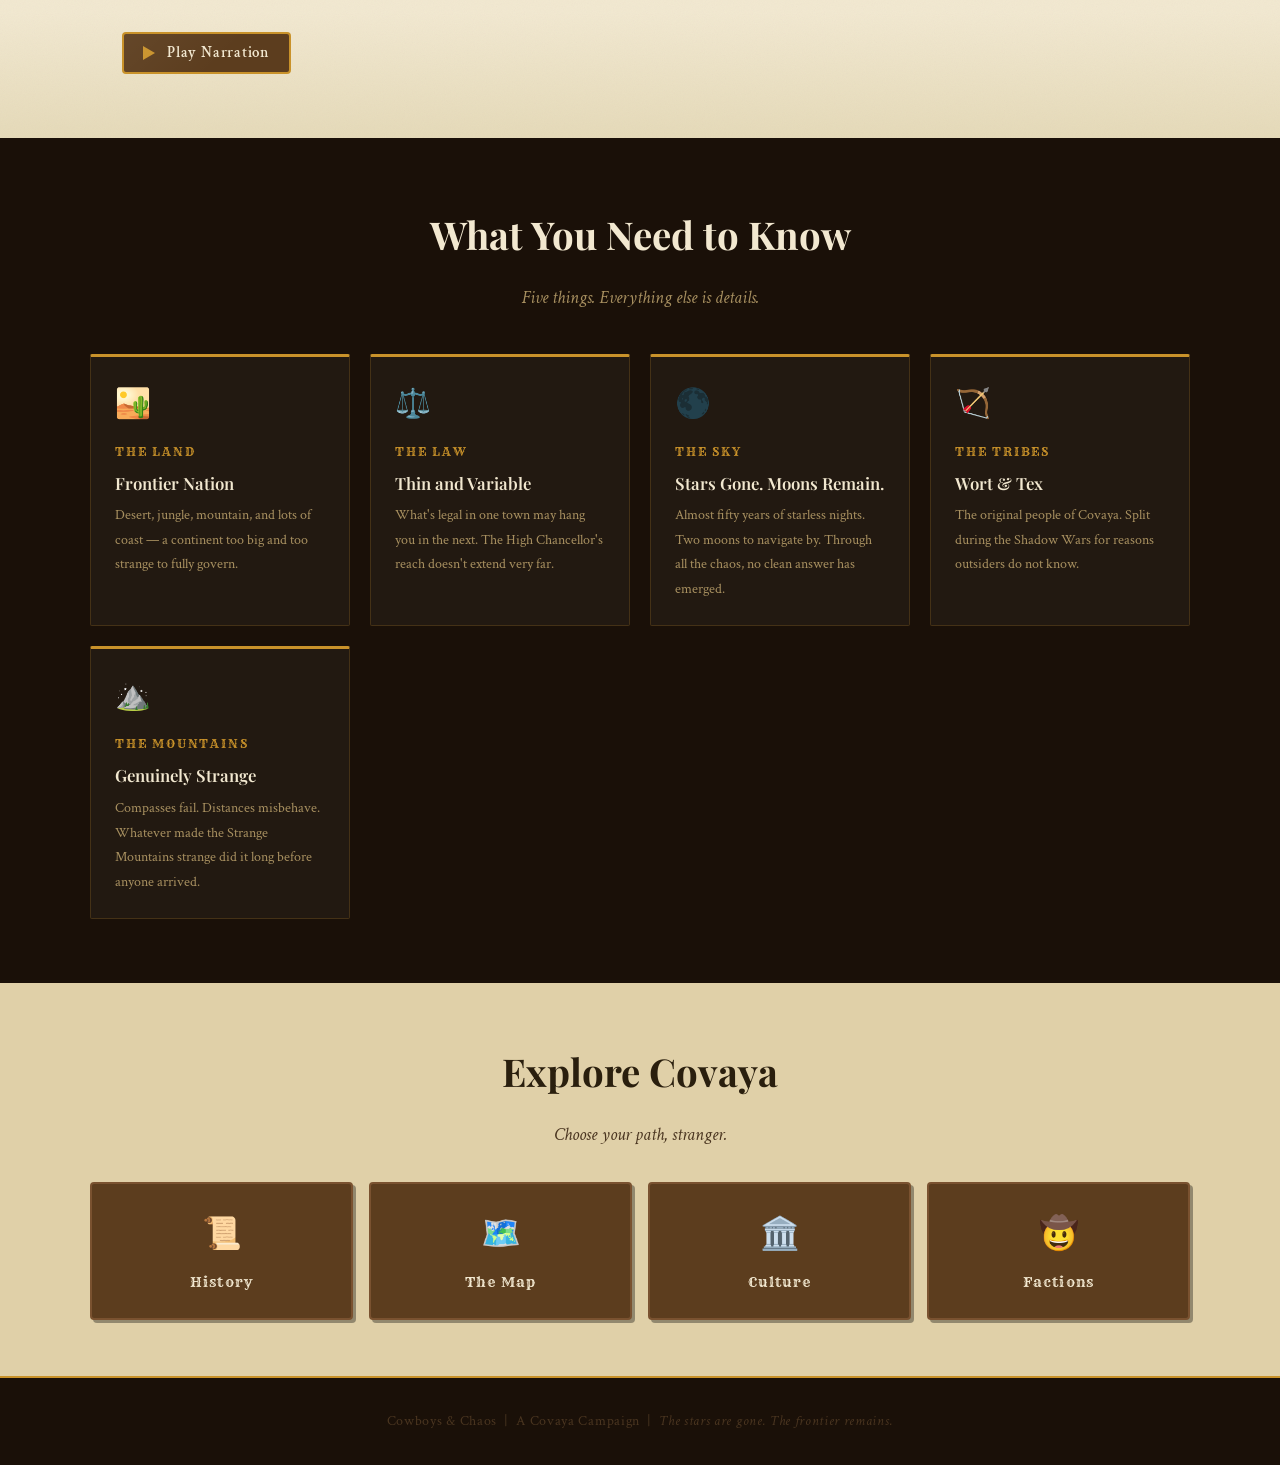
==== commit f081b0ad: "changed favicon again" ====
--- a/index.html
+++ b/index.html
@@ -7,7 +7,7 @@
   <meta name="description" content="An introduction to Covaya, the frontier nation where Cowboys & Chaos takes place." />
   <link rel="stylesheet" href="css/style.css" />
   <link rel="stylesheet" href="css/index.css" />
-  <link rel="icon" type="image/webp" href="favicon.webp" />
+  <link rel="icon" type="image/webp" href="/assets/favicon.png" />
 </head>
 <body>
 
@@ -56,7 +56,7 @@
         </p>
         <button class="audio-player mt-2" data-src="audio/culture.mp3" aria-label="Play culture narration" style="margin:0 auto;">
           <span class="play-icon" aria-hidden="true"></span>
-          <span class="audio-label">Play Narration</span>
+          <span class="audio-label">Play Intro</span>
         </button>
       </div>
 
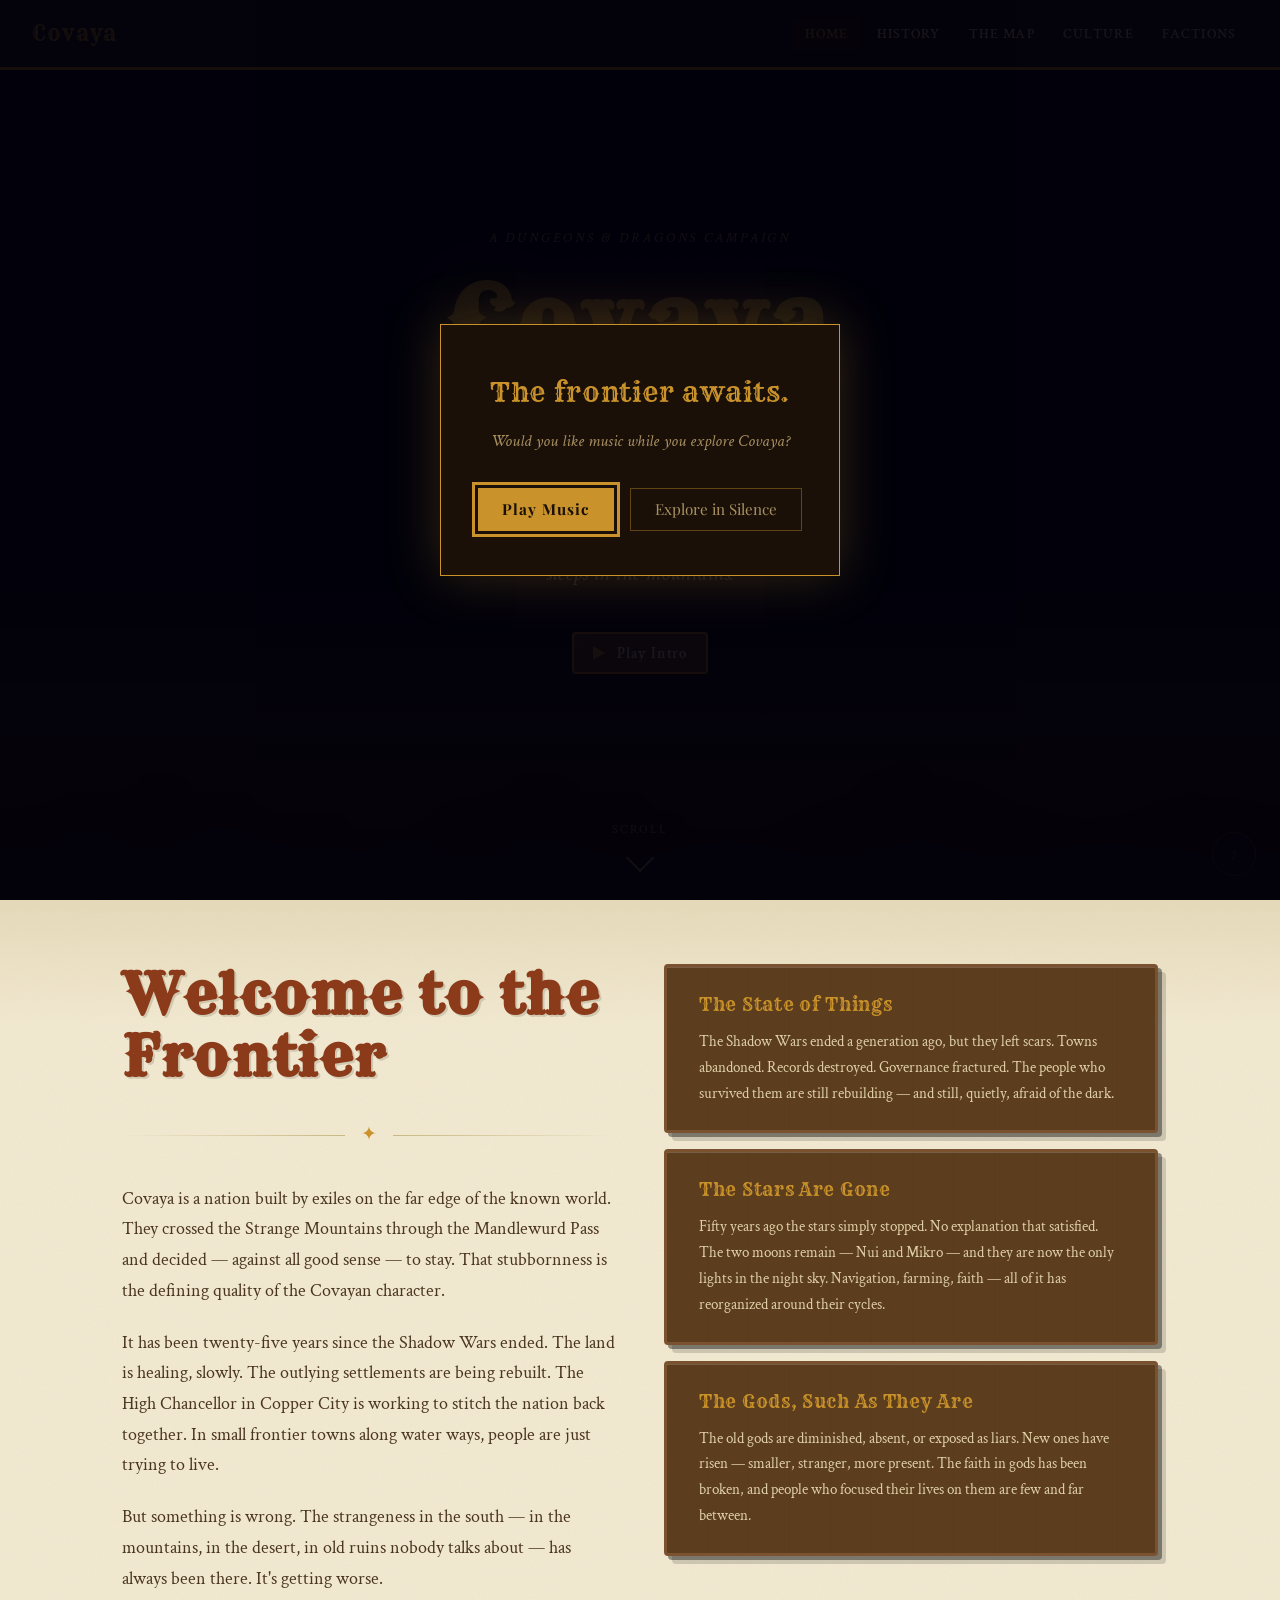
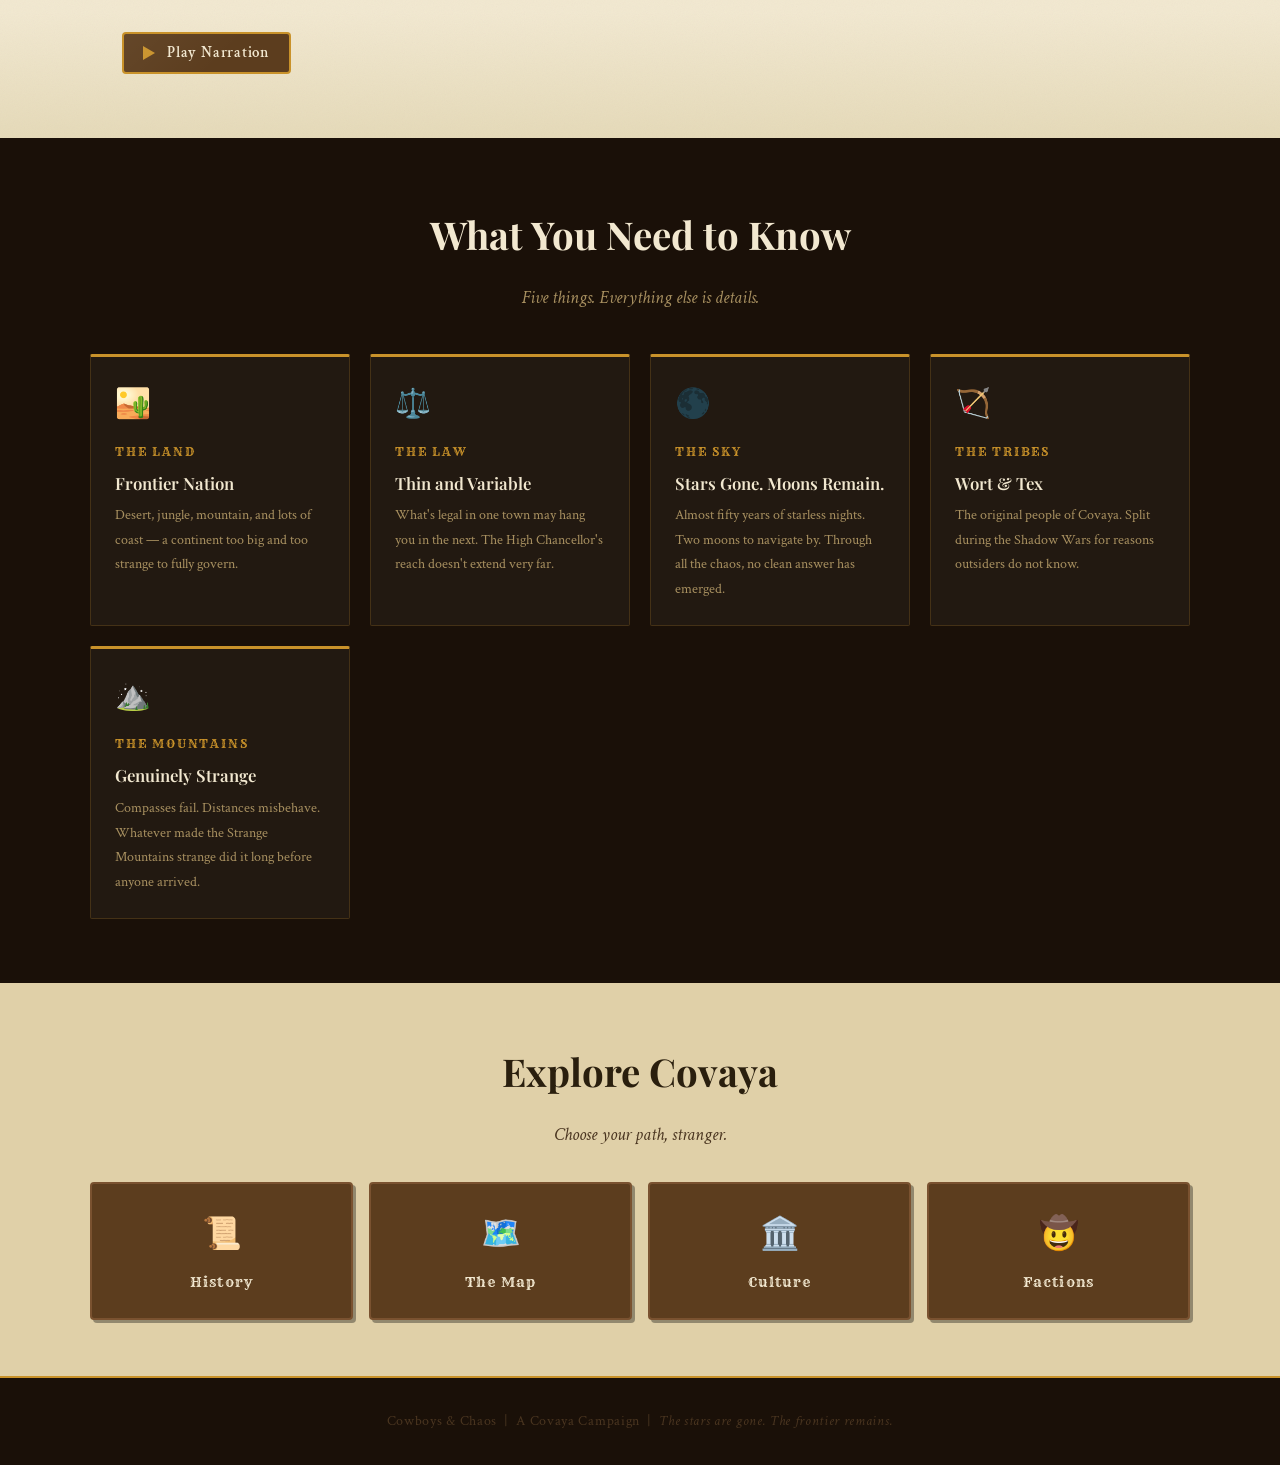
==== commit eb768d32: "minor style and content updates, major update to SPA functionality and music handling" ====
--- a/index.html
+++ b/index.html
@@ -7,7 +7,13 @@
   <meta name="description" content="An introduction to Covaya, the frontier nation where Cowboys & Chaos takes place." />
   <link rel="stylesheet" href="css/style.css" />
   <link rel="stylesheet" href="css/index.css" />
-  <link rel="icon" type="image/webp" href="/assets/favicon.png" />
+  <link rel="stylesheet" href="css/history.css" />
+  <link rel="stylesheet" href="css/map.css" />
+  <link rel="stylesheet" href="css/culture.css" />
+  <link rel="stylesheet" href="css/factions.css" />
+  <link rel="stylesheet" href="css/location.css" />
+  <link rel="stylesheet" href="css/spine-gulch.css" />
+  <link rel="icon" type="image/webp" href="./assets/favicon.png" />
 </head>
 <body>
 
@@ -173,6 +179,7 @@
   </footer>
 
   <script src="main.js"></script>
+  <script src="js/music.js"></script>
   <script src="js/star-animation.js"></script>
 </body>
 </html>
--- a/css/style.css
+++ b/css/style.css
@@ -442,3 +442,124 @@
   .nav-toggle { display: flex; }
   .section-inner { padding: 2.5rem 1.25rem; }
 }
+
+/* ── Music Toggle Button ───────────────────────────────────── */
+#music-toggle {
+  position: fixed;
+  bottom: 1.5rem;
+  right: 1.5rem;
+  width: 2.75rem;
+  height: 2.75rem;
+  border-radius: 50%;
+  background: var(--shadow);
+  border: 1px solid var(--gold);
+  color: var(--gold);
+  font-size: 1.2rem;
+  line-height: 1;
+  cursor: pointer;
+  display: flex;
+  align-items: center;
+  justify-content: center;
+  z-index: 200;
+  transition: background 0.2s, box-shadow 0.2s, opacity 0.2s;
+  box-shadow: 0 0 10px rgba(201, 146, 42, 0.35);
+}
+
+#music-toggle:hover {
+  background: rgba(201, 146, 42, 0.12);
+  box-shadow: 0 0 18px rgba(201, 146, 42, 0.55);
+}
+
+#music-toggle.muted {
+  opacity: 0.4;
+  box-shadow: none;
+}
+
+/* ── Music Consent Modal ───────────────────────────────────── */
+#music-modal {
+  position: fixed;
+  inset: 0;
+  background: rgba(2, 0, 10, 0.9);
+  display: flex;
+  align-items: center;
+  justify-content: center;
+  z-index: 1000;
+  animation: modalFadeIn 0.5s ease;
+}
+
+#music-modal.dismissed {
+  animation: modalFadeOut 0.4s ease forwards;
+}
+
+.music-modal-box {
+  background: var(--shadow);
+  border: 1px solid var(--gold);
+  padding: 2.75rem 2.25rem;
+  max-width: 400px;
+  width: 90%;
+  text-align: center;
+  box-shadow: 0 0 50px rgba(201, 146, 42, 0.25);
+}
+
+.music-modal-title {
+  font-family: var(--font-display);
+  color: var(--gold);
+  font-size: 1.7rem;
+  margin-bottom: 0.75rem;
+  letter-spacing: 0.03em;
+}
+
+.music-modal-sub {
+  color: var(--dust);
+  font-style: italic;
+  font-size: 1.05rem;
+  margin-bottom: 2rem;
+}
+
+.music-modal-btns {
+  display: flex;
+  gap: 1rem;
+  justify-content: center;
+  flex-wrap: wrap;
+}
+
+.music-modal-yes {
+  background: var(--gold);
+  color: var(--shadow);
+  border: none;
+  padding: 0.65rem 1.5rem;
+  font-family: var(--font-heading);
+  font-size: 0.95rem;
+  font-weight: 700;
+  letter-spacing: 0.06em;
+  cursor: pointer;
+  transition: background 0.2s;
+}
+
+.music-modal-yes:hover { background: var(--gold-light); }
+
+.music-modal-no {
+  background: transparent;
+  color: var(--dust);
+  border: 1px solid rgba(201, 146, 42, 0.4);
+  padding: 0.65rem 1.5rem;
+  font-family: var(--font-heading);
+  font-size: 0.95rem;
+  cursor: pointer;
+  transition: border-color 0.2s, color 0.2s;
+}
+
+.music-modal-no:hover {
+  border-color: var(--gold);
+  color: var(--parchment);
+}
+
+@keyframes modalFadeIn {
+  from { opacity: 0; }
+  to   { opacity: 1; }
+}
+
+@keyframes modalFadeOut {
+  from { opacity: 1; }
+  to   { opacity: 0; }
+}
--- a/css/history.css
+++ b/css/history.css
@@ -0,0 +1,119 @@
+.timeline {
+  position: relative;
+  padding-left: 2.5rem;
+  margin-top: 2rem;
+}
+
+.timeline::before {
+  content: '';
+  position: absolute;
+  left: 0.6rem;
+  top: 0.5rem;
+  bottom: 0.5rem;
+  width: 2px;
+  background: linear-gradient(to bottom, var(--gold), var(--rust), var(--ink));
+}
+
+.timeline-entry {
+  position: relative;
+  margin-bottom: 3rem;
+}
+
+.timeline-entry::before {
+  content: '';
+  position: absolute;
+  left: -2.1rem;
+  top: 0.45rem;
+  width: 12px;
+  height: 12px;
+  border-radius: 50%;
+  background: var(--gold);
+  border: 2px solid var(--parchment);
+  box-shadow: 0 0 0 2px var(--gold);
+}
+
+.timeline-era {
+  font-family: var(--font-display);
+  font-size: 0.7rem;
+  letter-spacing: 0.2em;
+  text-transform: uppercase;
+  color: var(--rust);
+  margin-bottom: 0.25rem;
+}
+
+.timeline-title {
+  font-family: var(--font-heading);
+  font-size: 1.4rem;
+  font-weight: 700;
+  color: var(--ink);
+  margin-bottom: 0.75rem;
+}
+
+.timeline-years {
+  display: inline-block;
+  font-family: var(--font-body);
+  font-size: 0.85rem;
+  background: var(--parchment-deep);
+  color: var(--ink);
+  padding: 0.15rem 0.6rem;
+  border-radius: 2px;
+  margin-bottom: 0.75rem;
+  font-style: italic;
+}
+
+.quote-block {
+  background: var(--parchment-dark);
+  border-left: 4px solid var(--rust);
+  padding: 1.25rem 1.5rem;
+  margin: 2rem 0;
+  font-style: italic;
+  font-size: 1.05rem;
+  color: var(--ink-light);
+  position: relative;
+}
+
+.quote-block::before {
+  content: '\201C';
+  font-family: var(--font-heading);
+  font-size: 4rem;
+  color: var(--rust);
+  opacity: 0.25;
+  position: absolute;
+  top: -0.5rem;
+  left: 0.75rem;
+  line-height: 1;
+}
+
+.quote-attribution {
+  font-style: normal;
+  font-size: 0.85rem;
+  color: var(--dust);
+  margin-top: 0.5rem;
+  margin-bottom: 0;
+}
+
+.eras-nav {
+  display: flex;
+  flex-wrap: wrap;
+  gap: 0.5rem;
+  margin-bottom: 2.5rem;
+}
+
+.era-btn {
+  font-family: var(--font-body);
+  font-size: 0.85rem;
+  background: var(--parchment-dark);
+  border: 1px solid var(--parchment-deep);
+  color: var(--ink-light);
+  padding: 0.35rem 0.85rem;
+  border-radius: 2px;
+  cursor: pointer;
+  font-style: italic;
+  transition: background 0.2s, color 0.2s;
+}
+
+.era-btn:hover {
+  background: var(--rust);
+  color: var(--parchment);
+  border-color: var(--rust);
+}
--- a/css/map.css
+++ b/css/map.css
@@ -0,0 +1,208 @@
+.map-page-hero {
+  background: var(--shadow);
+  border-bottom: 3px solid var(--gold);
+  padding: 2.5rem 2rem 2rem;
+  text-align: center;
+}
+
+/* ── Map Container ──────────────────────────────────────── */
+.map-container {
+  background: var(--ink);
+  padding: 2rem 1rem 3rem;
+  display: flex;
+  flex-direction: column;
+  align-items: center;
+}
+
+.map-wrapper {
+  position: relative;
+  display: inline-block;
+  max-width: 900px;
+  width: 100%;
+}
+
+.map-image {
+  width: 100%;
+  height: auto;
+  display: block;
+  border: 3px solid var(--gold);
+  box-shadow:
+    0 0 0 6px var(--shadow),
+    0 0 0 9px var(--gold),
+    0 20px 60px rgba(0,0,0,0.6);
+}
+
+/* ── Location Pins ──────────────────────────────────────── */
+.map-pin {
+  position: absolute;
+  transform: translate(-50%, -100%);
+  cursor: pointer;
+  z-index: 10;
+  transition: transform 0.15s;
+}
+
+.map-pin:hover,
+.map-pin:focus {
+  transform: translate(-50%, -100%) scale(1.2);
+  outline: none;
+  z-index: 20;
+}
+
+.map-pin:focus-visible {
+  outline: 3px solid var(--gold);
+  outline-offset: 2px;
+}
+
+.pin-marker {
+  display: flex;
+  flex-direction: column;
+  align-items: center;
+  filter: drop-shadow(0 2px 4px rgba(0,0,0,0.8));
+}
+
+.pin-dot {
+  width: 14px;
+  height: 14px;
+  border-radius: 50%;
+  background: var(--gold);
+  border: 2px solid var(--shadow);
+  box-shadow: 0 0 10px rgba(201,146,42,1), 0 2px 6px rgba(0,0,0,0.7);
+}
+
+.pin-dot.danger { background: var(--rust); box-shadow: 0 0 10px rgba(139,58,26,1), 0 2px 6px rgba(0,0,0,0.7); }
+.pin-dot.tribe  { background: var(--sage);  box-shadow: 0 0 10px rgba(107,124,90,1), 0 2px 6px rgba(0,0,0,0.7); }
+
+.pin-stem {
+  width: 2px;
+  height: 10px;
+  background: var(--gold);
+  opacity: 0.8;
+  box-shadow: 0 0 4px rgba(201,146,42,0.9), 0 1px 3px rgba(0,0,0,0.6);
+}
+
+.pin-stem.danger { background: var(--rust); box-shadow: 0 0 4px rgba(139,58,26,0.9), 0 1px 3px rgba(0,0,0,0.6); }
+.pin-stem.tribe  { background: var(--sage);  box-shadow: 0 0 4px rgba(107,124,90,0.9), 0 1px 3px rgba(0,0,0,0.6); }
+
+.pin-label {
+  position: absolute;
+  bottom: calc(100% + 4px);
+  left: 50%;
+  transform: translateX(-50%);
+  background: rgba(8,5,16,0.92);
+  border: 1px solid var(--gold);
+  color: var(--parchment);
+  font-family: var(--font-display);
+  font-size: 0.65rem;
+  letter-spacing: 0.08em;
+  white-space: nowrap;
+  padding: 0.2rem 0.5rem;
+  border-radius: 2px;
+  opacity: 0;
+  pointer-events: none;
+  transition: opacity 0.15s;
+}
+
+.map-pin:hover .pin-label,
+.map-pin:focus .pin-label {
+  opacity: 1;
+}
+
+/* ── Map Legend ─────────────────────────────────────────── */
+.map-legend {
+  display: flex;
+  flex-wrap: wrap;
+  gap: 1.25rem;
+  margin-top: 0;
+  margin-bottom: 1.25rem;
+  justify-content: center;
+  font-family: var(--font-body);
+  font-size: 0.85rem;
+}
+
+.legend-item {
+  display: flex;
+  align-items: center;
+  gap: 0.4rem;
+  color: var(--parchment-dark);
+  font-style: italic;
+}
+
+.legend-dot {
+  width: 10px;
+  height: 10px;
+  border-radius: 50%;
+  flex-shrink: 0;
+}
+
+/* ── Location Cards Section ─────────────────────────────── */
+.locations-section {
+  background: var(--parchment);
+  padding: 4rem 2rem;
+}
+
+.locations-grid {
+  max-width: var(--max-width);
+  margin: 0 auto;
+  display: grid;
+  grid-template-columns: repeat(auto-fit, minmax(280px, 1fr));
+  gap: 1.25rem;
+  margin-top: 2rem;
+}
+
+.location-card {
+  background: var(--parchment-dark);
+  border: 2px solid var(--parchment-deep);
+  border-top: 4px solid var(--rust);
+  padding: 1.5rem;
+  text-decoration: none;
+  color: var(--ink);
+  display: block;
+  transition: transform 0.15s, box-shadow 0.15s, border-top-color 0.2s;
+  box-shadow: 3px 3px 0 rgba(0,0,0,0.1);
+}
+
+.location-card:hover {
+  transform: translate(-2px, -2px);
+  box-shadow: 5px 5px 0 rgba(0,0,0,0.15);
+  border-top-color: var(--gold);
+  color: var(--ink);
+}
+
+.location-card.tribe-card { border-top-color: var(--sage); }
+.location-card.tribe-card:hover { border-top-color: #8aad6a; }
+
+.location-card-icon { font-size: 1.8rem; margin-bottom: 0.5rem; }
+
+.location-card-name {
+  font-family: var(--font-heading);
+  font-size: 1.15rem;
+  font-weight: 700;
+  margin-bottom: 0.25rem;
+  color: var(--ink);
+}
+
+.location-card-type {
+  font-family: var(--font-display);
+  font-size: 0.65rem;
+  letter-spacing: 0.15em;
+  text-transform: uppercase;
+  color: var(--dust);
+  margin-bottom: 0.6rem;
+}
+
+.location-card p {
+  font-size: 0.9rem;
+  margin: 0;
+}
+
+.location-card .visit-link {
+  display: inline-block;
+  margin-top: 0.75rem;
+  font-family: var(--font-display);
+  font-size: 0.7rem;
+  letter-spacing: 0.12em;
+  text-transform: uppercase;
+  color: var(--rust);
+}
+
+.location-card:hover .visit-link { color: var(--gold); }
--- a/css/culture.css
+++ b/css/culture.css
@@ -0,0 +1,100 @@
+.two-col {
+  display: grid;
+  grid-template-columns: 1fr 1fr;
+  gap: 3rem;
+  align-items: start;
+}
+
+@media (max-width: 700px) {
+  .two-col { grid-template-columns: 1fr; gap: 2rem; }
+}
+
+.culture-block {
+  margin-bottom: 3rem;
+}
+
+.culture-block:last-child { margin-bottom: 0; }
+
+.inline-heading {
+  font-family: var(--font-heading);
+  font-size: 1.2rem;
+  font-weight: 700;
+  color: var(--rust);
+  margin-bottom: 0.5rem;
+}
+
+/* Dark band between sections */
+.band {
+  background: var(--ink);
+  padding: 3.5rem 2rem;
+}
+
+.band-inner {
+  max-width: var(--max-width);
+  margin: 0 auto;
+}
+
+.law-cards {
+  display: grid;
+  grid-template-columns: repeat(auto-fit, minmax(220px, 1fr));
+  gap: 1rem;
+  margin-top: 2rem;
+}
+
+.law-card {
+  background: rgba(255,255,255,0.04);
+  border: 1px solid rgba(201,146,42,0.15);
+  border-left: 4px solid var(--rust);
+  padding: 1.25rem;
+}
+
+.law-card-title {
+  font-family: var(--font-display);
+  font-size: 0.8rem;
+  letter-spacing: 0.12em;
+  color: var(--gold);
+  margin-bottom: 0.5rem;
+}
+
+.law-card p {
+  color: var(--parchment-dark);
+  font-size: 0.95rem;
+  margin: 0;
+}
+
+.god-entry {
+  display: flex;
+  gap: 1rem;
+  padding: 1.25rem 0;
+  border-bottom: 1px solid var(--parchment-deep);
+}
+
+.god-entry:last-child { border-bottom: none; }
+
+.god-symbol {
+  font-size: 1.8rem;
+  flex-shrink: 0;
+  width: 2.5rem;
+  text-align: center;
+  padding-top: 0.1rem;
+}
+
+.god-name {
+  font-family: var(--font-heading);
+  font-size: 1.05rem;
+  font-weight: 700;
+  color: var(--ink);
+}
+
+.god-status {
+  font-family: var(--font-body);
+  font-size: 0.8rem;
+  font-style: italic;
+  color: var(--dust);
+  margin-bottom: 0.25rem;
+}
+
+.god-desc {
+  font-size: 0.95rem;
+  margin: 0;
+}
--- a/css/factions.css
+++ b/css/factions.css
@@ -0,0 +1,113 @@
+.faction-section {
+  margin-bottom: 4rem;
+}
+
+.faction-header {
+  display: flex;
+  align-items: center;
+  gap: 1rem;
+  margin-bottom: 1.5rem;
+  padding-bottom: 1rem;
+  border-bottom: 2px solid var(--parchment-deep);
+}
+
+.faction-icon {
+  font-size: 2.5rem;
+  flex-shrink: 0;
+}
+
+.faction-name {
+  font-family: var(--font-heading);
+  font-size: 1.6rem;
+  font-weight: 700;
+  color: var(--ink);
+  margin-bottom: 0.2rem;
+}
+
+.faction-tagline {
+  font-family: var(--font-body);
+  font-style: italic;
+  color: var(--dust);
+  font-size: 0.95rem;
+}
+
+.person-grid {
+  display: grid;
+  grid-template-columns: repeat(auto-fit, minmax(260px, 1fr));
+  gap: 1.25rem;
+  margin-top: 1.5rem;
+}
+
+.person-card {
+  background: var(--parchment-dark);
+  border: 2px solid var(--parchment-deep);
+  border-top: 4px solid var(--rust);
+  padding: 1.5rem;
+}
+
+.person-card.gold-top {
+  border-top-color: var(--gold);
+}
+
+.person-card.sage-top {
+  border-top-color: var(--sage);
+}
+
+.person-name {
+  font-family: var(--font-heading);
+  font-size: 1.2rem;
+  font-weight: 700;
+  color: var(--ink);
+  margin-bottom: 0.2rem;
+}
+
+.person-role {
+  font-family: var(--font-display);
+  font-size: 0.7rem;
+  letter-spacing: 0.15em;
+  text-transform: uppercase;
+  color: var(--rust);
+  margin-bottom: 0.75rem;
+}
+
+.person-role.gold { color: var(--gold); }
+.person-role.sage { color: var(--sage); }
+
+.person-card p {
+  font-size: 0.95rem;
+}
+
+.tension-block {
+  background: var(--ink);
+  border: 1px solid rgba(201,146,42,0.2);
+  border-left: 4px solid var(--gold);
+  padding: 1.25rem 1.5rem;
+  margin-top: 1.5rem;
+}
+
+.tension-label {
+  font-family: var(--font-display);
+  font-size: 0.7rem;
+  letter-spacing: 0.15em;
+  text-transform: uppercase;
+  color: var(--gold);
+  margin-bottom: 0.5rem;
+}
+
+.tension-block p {
+  color: var(--parchment-dark);
+  font-size: 0.95rem;
+  margin: 0;
+  font-style: italic;
+}
+
+.band {
+  background: var(--shadow);
+  padding: 0.5rem 0;
+}
+
+.separator {
+  height: 3px;
+  background: linear-gradient(to right, transparent, var(--gold), transparent);
+  margin: 0;
+}
--- a/css/location.css
+++ b/css/location.css
@@ -0,0 +1,14 @@
+.back-link {
+  display: inline-flex;
+  align-items: center;
+  gap: 0.5rem;
+  font-family: var(--font-display);
+  font-size: 0.75rem;
+  letter-spacing: 0.12em;
+  text-transform: uppercase;
+  color: var(--parchment-dark);
+  text-decoration: none;
+  margin-bottom: 1rem;
+}
+
+.back-link:hover { color: var(--gold); }
--- a/css/spine-gulch.css
+++ b/css/spine-gulch.css
@@ -0,0 +1,98 @@
+.location-stat-bar {
+  display: flex;
+  flex-wrap: wrap;
+  gap: 0.75rem 2rem;
+  background: rgba(42,31,14,0.08);
+  border: 1px solid var(--parchment-deep);
+  padding: 1rem 1.5rem;
+  margin-bottom: 2rem;
+  font-family: var(--font-body);
+  font-size: 0.9rem;
+}
+
+.stat-item { display: flex; gap: 0.4rem; align-items: baseline; }
+.stat-label { font-style: italic; color: var(--dust); }
+.stat-value { font-weight: 600; color: var(--ink); }
+
+.npc-grid {
+  display: grid;
+  grid-template-columns: repeat(auto-fit, minmax(260px, 1fr));
+  gap: 1.25rem;
+  margin-top: 1.5rem;
+}
+
+.npc-card {
+  background: var(--parchment-dark);
+  border: 2px solid var(--parchment-deep);
+  border-top: 4px solid var(--rust);
+  padding: 1.5rem;
+}
+
+.npc-name {
+  font-family: var(--font-heading);
+  font-size: 1.15rem;
+  font-weight: 700;
+  color: var(--ink);
+  margin-bottom: 0.15rem;
+}
+
+.npc-role {
+  font-family: var(--font-display);
+  font-size: 0.65rem;
+  letter-spacing: 0.15em;
+  text-transform: uppercase;
+  color: var(--rust);
+  margin-bottom: 0.75rem;
+}
+
+.npc-card p { font-size: 0.95rem; }
+
+.rules-list {
+  list-style: none;
+  padding: 0;
+  margin: 1rem 0;
+  border: 2px solid var(--parchment-deep);
+}
+
+.rules-list li {
+  padding: 0.75rem 1.25rem;
+  border-bottom: 1px solid var(--parchment-deep);
+  font-style: italic;
+  color: var(--ink-light);
+  font-size: 1.05rem;
+  display: flex;
+  gap: 0.75rem;
+  align-items: baseline;
+}
+
+.rules-list li:last-child { border-bottom: none; }
+.rules-list li::before { content: '—'; color: var(--rust); flex-shrink: 0; }
+
+.sign-person {
+  margin-top: 1rem;
+  padding-top: 0.85rem;
+  border-top: 1px solid var(--parchment-deep);
+}
+
+.sign-person-name {
+  font-family: var(--font-heading);
+  font-size: 1rem;
+  font-weight: 700;
+  color: var(--ink);
+  margin-bottom: 0.1rem;
+}
+
+.sign-person-role {
+  font-family: var(--font-display);
+  font-size: 0.6rem;
+  letter-spacing: 0.14em;
+  text-transform: uppercase;
+  color: var(--rust);
+  margin-bottom: 0.5rem;
+}
+
+.sign-person p {
+  font-size: 0.88rem;
+  color: var(--ink-light);
+  margin: 0;
+}
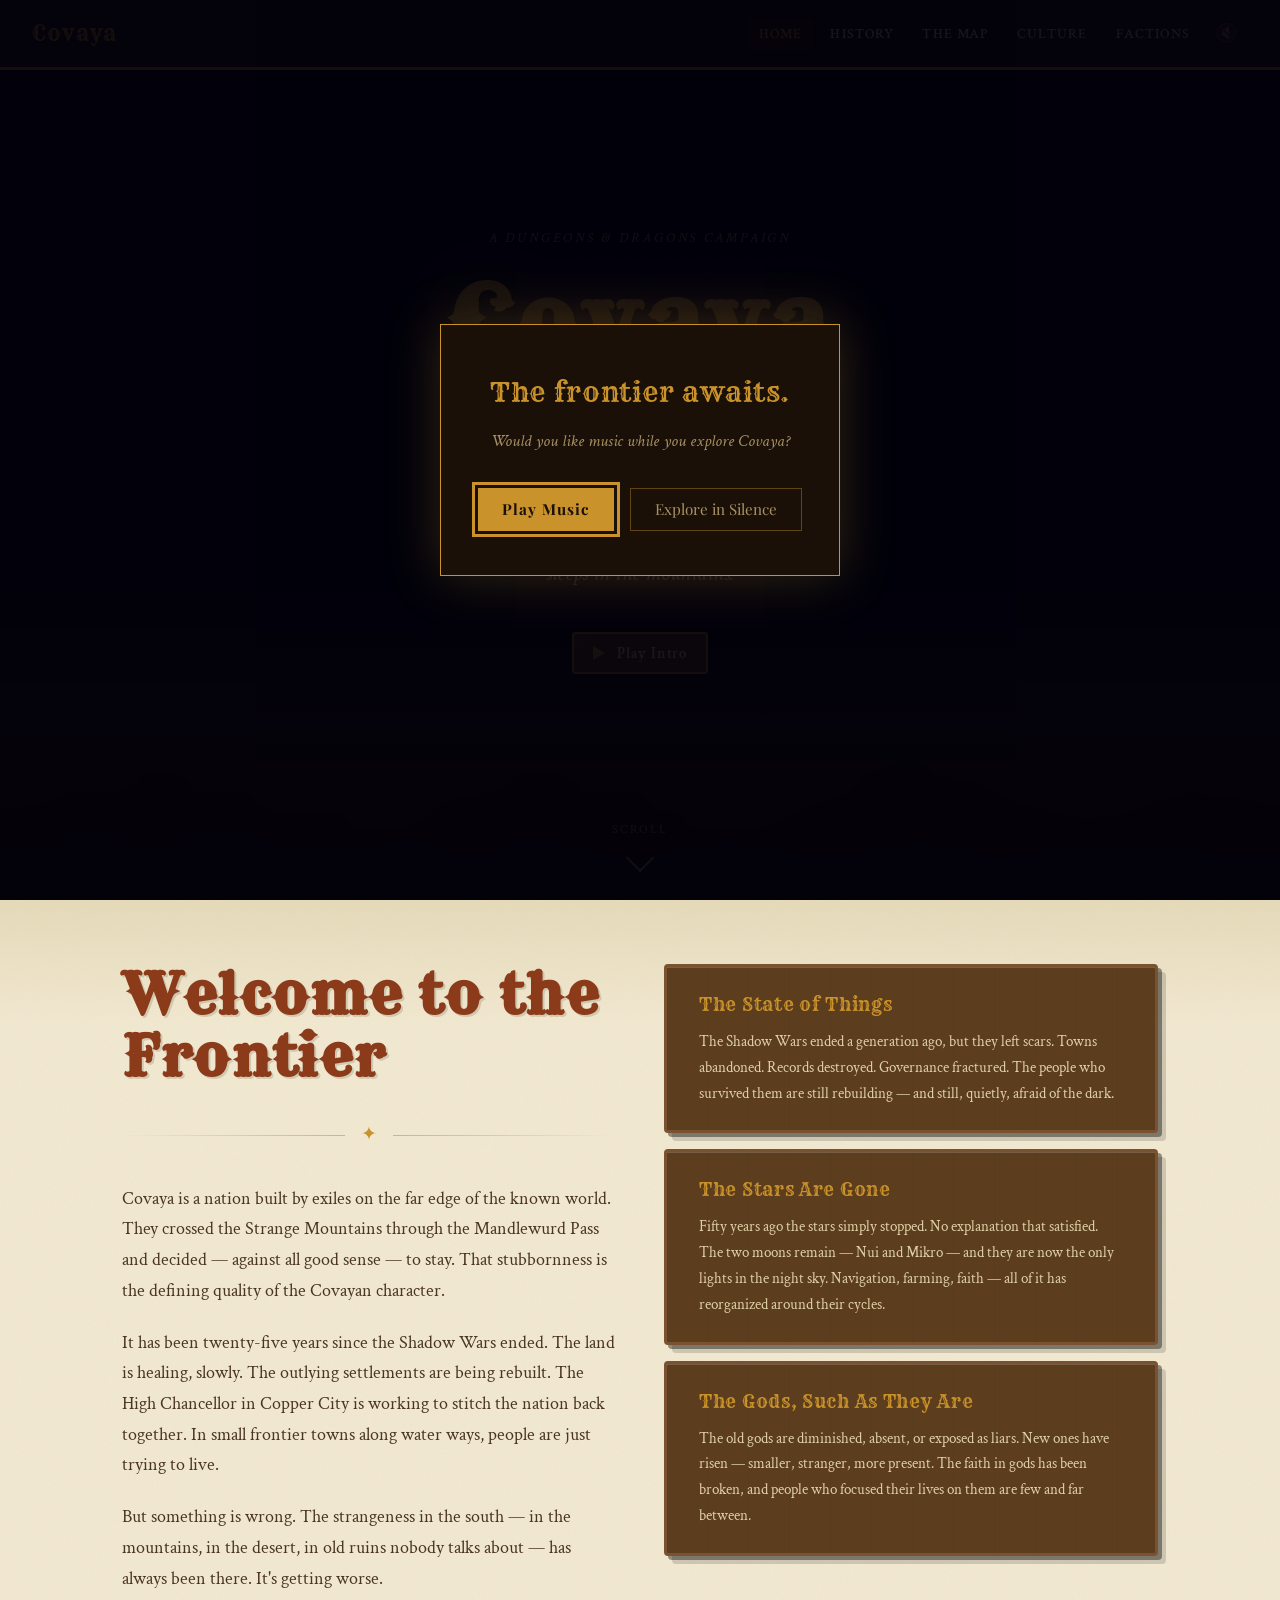
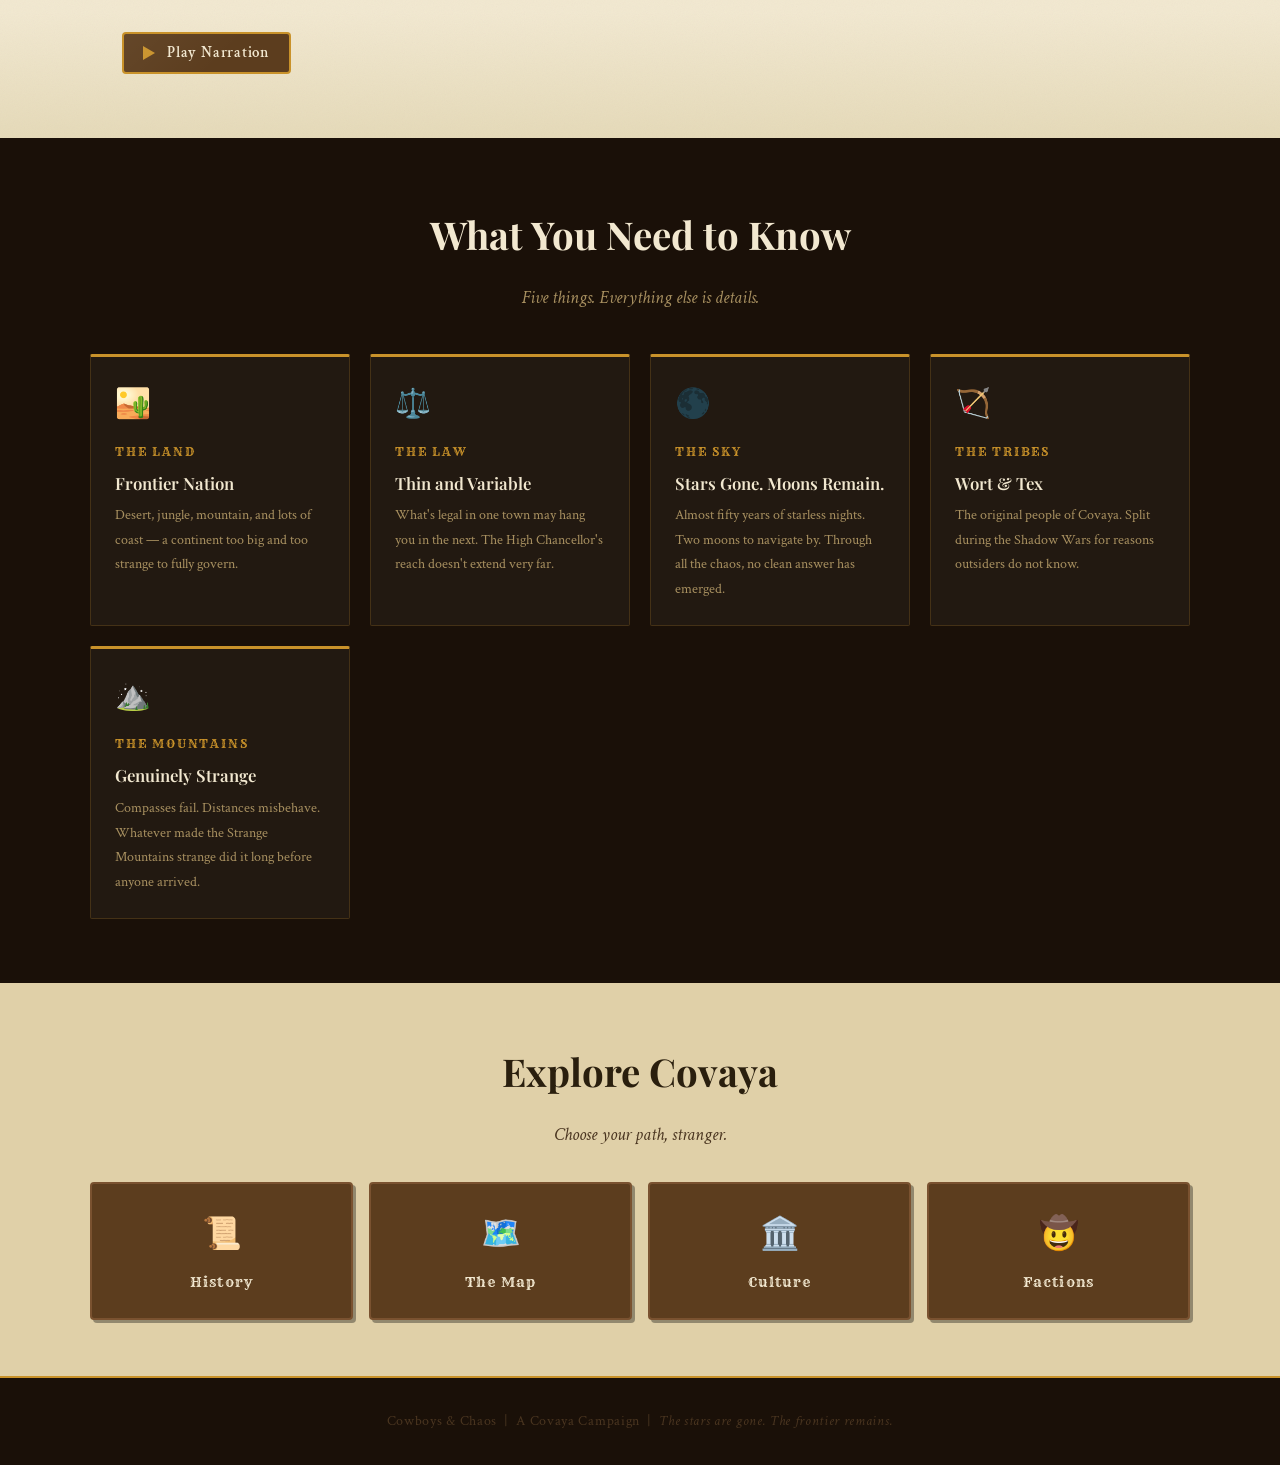
==== commit d589a34e: "updated music UI and fixed nav bar overlap bug, added new favicon" ====
--- a/index.html
+++ b/index.html
@@ -13,7 +13,7 @@
   <link rel="stylesheet" href="css/factions.css" />
   <link rel="stylesheet" href="css/location.css" />
   <link rel="stylesheet" href="css/spine-gulch.css" />
-  <link rel="icon" type="image/webp" href="./assets/favicon.png" />
+  <link rel="icon" type="image/webp" href="./assets/favicon.jpg" />
 </head>
 <body>
 
--- a/css/style.css
+++ b/css/style.css
@@ -60,7 +60,8 @@
   border-bottom: 3px solid var(--gold);
   display: flex;
   align-items: center;
-  justify-content: space-between;
+  justify-content: flex-start;
+  gap: 0.25rem;
   padding: 0 2rem;
 }
 
@@ -71,6 +72,7 @@
   letter-spacing: 0.05em;
   text-decoration: none;
   flex-shrink: 0;
+  margin-right: auto;
 }
 
 .nav-brand:hover { color: var(--gold-light); }
@@ -318,7 +320,8 @@
 .page-hero {
   background: var(--shadow);
   border-bottom: 3px solid var(--gold);
-  padding: 4rem 2rem 3rem;
+  margin-top: calc(-1 * var(--nav-height));
+  padding: calc(var(--nav-height) + 4rem) 2rem 3rem;
   text-align: center;
   position: relative;
   overflow: hidden;
@@ -443,36 +446,27 @@
   .section-inner { padding: 2.5rem 1.25rem; }
 }
 
-/* ── Music Toggle Button ───────────────────────────────────── */
+/* ── Music Toggle Button (nav bar) ─────────────────────────── */
 #music-toggle {
-  position: fixed;
-  bottom: 1.5rem;
-  right: 1.5rem;
-  width: 2.75rem;
-  height: 2.75rem;
-  border-radius: 50%;
-  background: var(--shadow);
-  border: 1px solid var(--gold);
-  color: var(--gold);
-  font-size: 1.2rem;
+  background: none;
+  border: none;
+  color: var(--parchment-dark);
+  font-size: 1.15rem;
   line-height: 1;
   cursor: pointer;
-  display: flex;
-  align-items: center;
-  justify-content: center;
-  z-index: 200;
-  transition: background 0.2s, box-shadow 0.2s, opacity 0.2s;
-  box-shadow: 0 0 10px rgba(201, 146, 42, 0.35);
+  padding: 0.4rem 0.6rem;
+  border-radius: 2px;
+  transition: color 0.2s, background 0.2s;
+  flex-shrink: 0;
 }
 
 #music-toggle:hover {
-  background: rgba(201, 146, 42, 0.12);
-  box-shadow: 0 0 18px rgba(201, 146, 42, 0.55);
+  color: var(--gold);
+  background: rgba(201, 146, 42, 0.1);
 }
 
 #music-toggle.muted {
-  opacity: 0.4;
-  box-shadow: none;
+  opacity: 0.5;
 }
 
 /* ── Music Consent Modal ───────────────────────────────────── */
--- a/css/location.css
+++ b/css/location.css
@@ -12,3 +12,99 @@
 }
 
 .back-link:hover { color: var(--gold); }
+
+/* ── District Grid ─────────────────────────────────────────── */
+.district-grid {
+  display: grid;
+  grid-template-columns: 1fr 1fr;
+  gap: 1.25rem;
+  margin-top: 1.5rem;
+}
+
+@media (max-width: 680px) {
+  .district-grid { grid-template-columns: 1fr; }
+}
+
+.district-card {
+  background: var(--parchment-dark);
+  border: 2px solid var(--parchment-deep);
+  border-top: 4px solid var(--rust);
+  padding: 1.5rem;
+}
+
+.district-card.gold   { border-top-color: var(--gold); }
+.district-card.sage   { border-top-color: var(--sage); }
+.district-card.shadow { border-top-color: var(--ink-light); }
+.district-card--full  { grid-column: 1 / -1; }
+
+.district-icon {
+  font-size: 1.6rem;
+  margin-bottom: 0.5rem;
+}
+
+.district-name {
+  font-family: var(--font-heading);
+  font-size: 1.1rem;
+  font-weight: 700;
+  color: var(--ink);
+  margin-bottom: 0.2rem;
+}
+
+.district-tag {
+  font-family: var(--font-display);
+  font-size: 0.62rem;
+  letter-spacing: 0.14em;
+  text-transform: uppercase;
+  color: var(--dust);
+  margin-bottom: 0.6rem;
+}
+
+.district-card p { font-size: 0.92rem; }
+
+/* ── Location Entries ──────────────────────────────────────── */
+.location-entries {
+  display: flex;
+  flex-direction: column;
+  gap: 1rem;
+  margin-top: 1.5rem;
+}
+
+.location-entry {
+  display: flex;
+  gap: 1.25rem;
+  padding: 1.25rem;
+  background: var(--parchment-dark);
+  border: 1px solid var(--parchment-deep);
+  border-left: 4px solid var(--rust);
+  align-items: flex-start;
+}
+
+.location-entry.gold   { border-left-color: var(--gold); }
+.location-entry.sage   { border-left-color: var(--sage); }
+.location-entry.shadow { border-left-color: var(--ink-light); }
+
+.location-icon {
+  font-size: 1.8rem;
+  flex-shrink: 0;
+  line-height: 1;
+  padding-top: 0.15rem;
+}
+
+.location-name {
+  font-family: var(--font-heading);
+  font-size: 1.05rem;
+  font-weight: 700;
+  color: var(--ink);
+  margin-bottom: 0.15rem;
+}
+
+.location-district {
+  font-family: var(--font-display);
+  font-size: 0.62rem;
+  letter-spacing: 0.14em;
+  text-transform: uppercase;
+  color: var(--dust);
+  margin-bottom: 0.4rem;
+}
+
+.location-entry p { font-size: 0.92rem; margin: 0; }
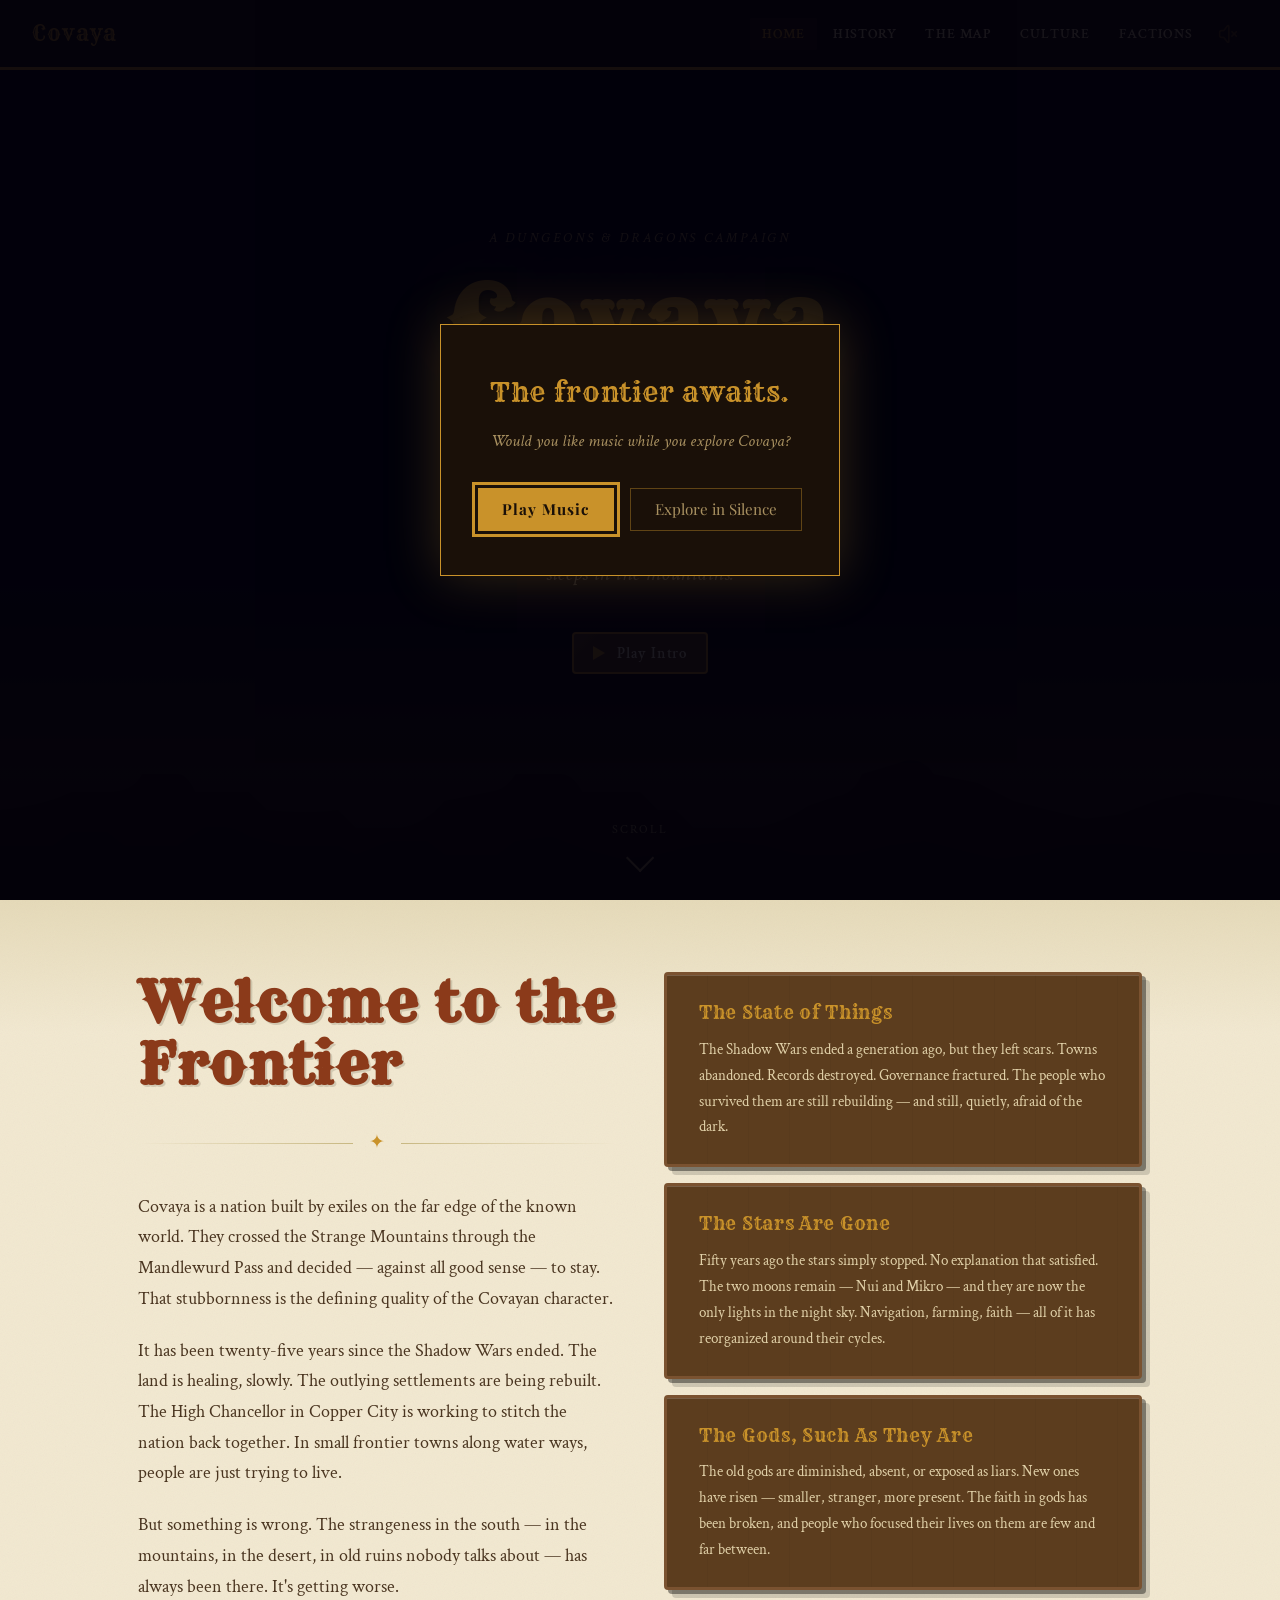
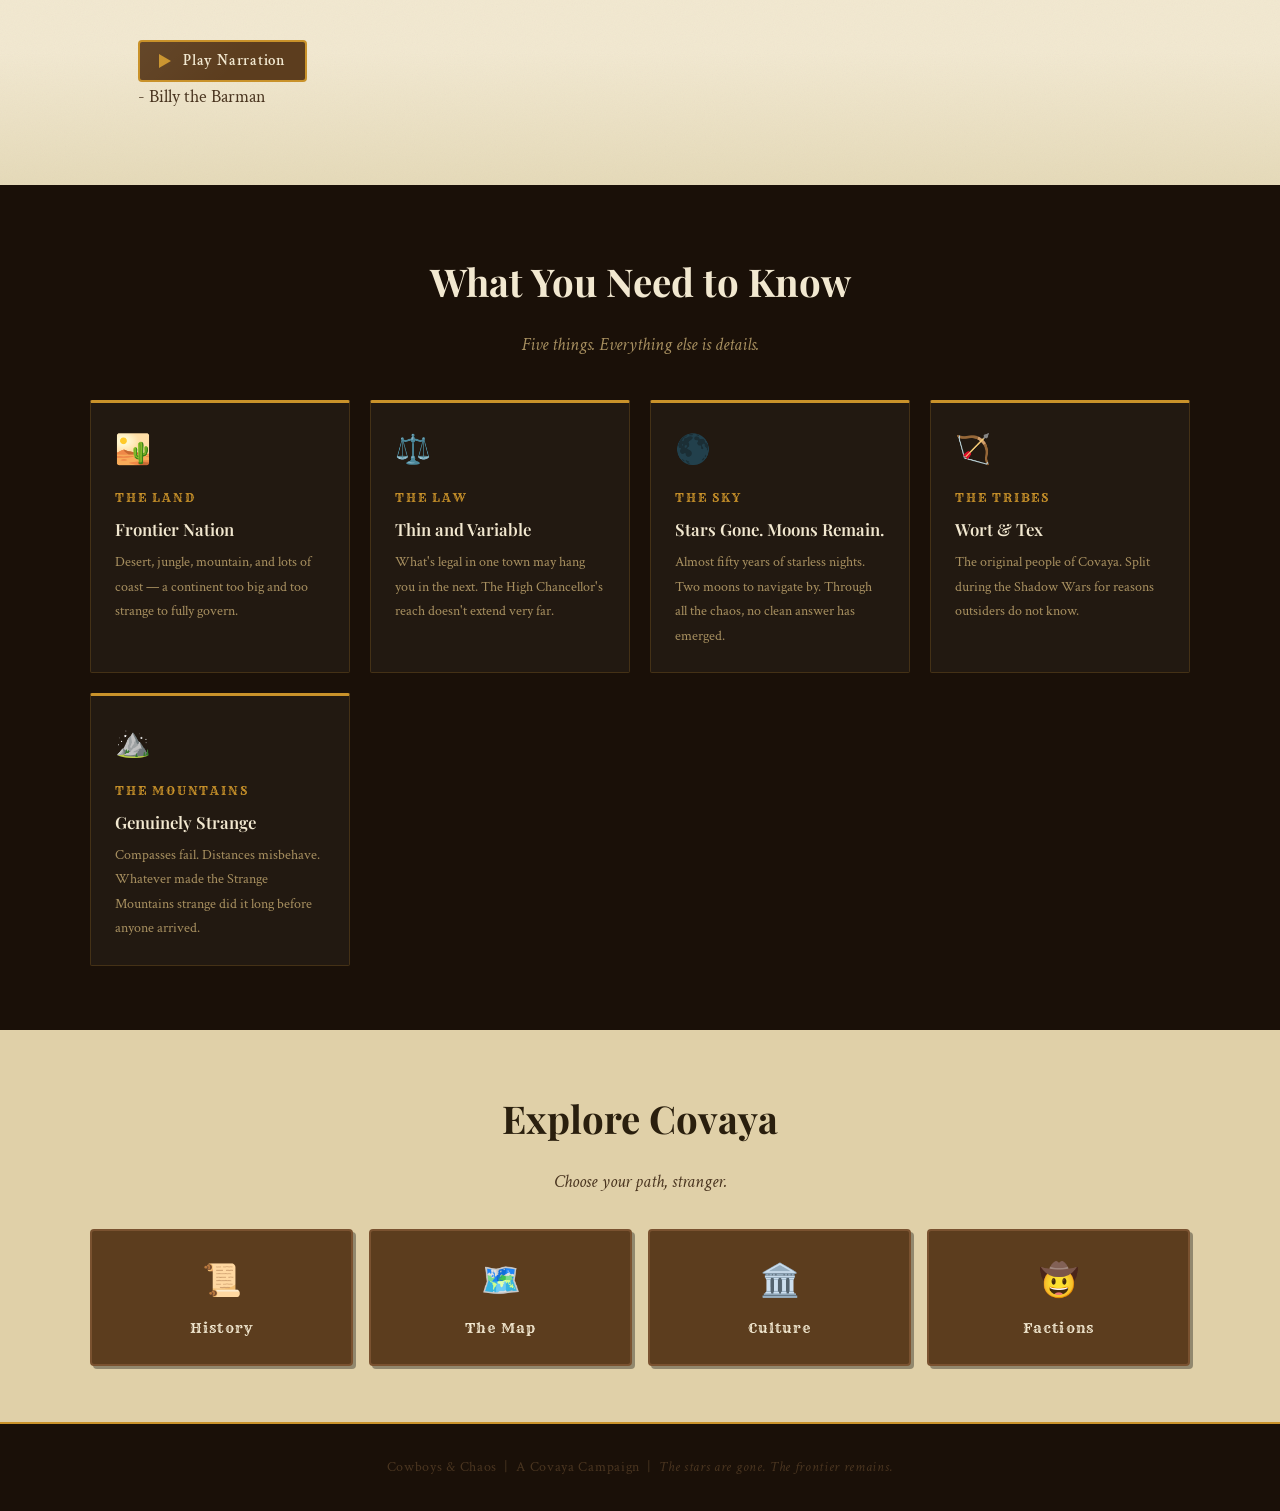
==== commit fcf1dc91: "updating audio button UI locations and adding audio files" ====
--- a/index.html
+++ b/index.html
@@ -60,7 +60,7 @@
           The gods have abandoned us.<br>
           And something older than memory<br>sleeps in the mountains.
         </p>
-        <button class="audio-player mt-2" data-src="audio/culture.mp3" aria-label="Play culture narration" style="margin:0 auto;">
+        <button class="audio-player mt-2" aria-label="Play intro narration" style="margin:0 auto;" data-src="assets/opening-narration.mp4a">
           <span class="play-icon" aria-hidden="true"></span>
           <span class="audio-label">Play Intro</span>
         </button>
@@ -81,10 +81,11 @@
           <p>Covaya is a nation built by exiles on the far edge of the known world. They crossed the Strange Mountains through the Mandlewurd Pass and decided — against all good sense — to stay. That stubbornness is the defining quality of the Covayan character.</p>
           <p>It has been twenty-five years since the Shadow Wars ended. The land is healing, slowly. The outlying settlements are being rebuilt. The High Chancellor in Copper City is working to stitch the nation back together. In small frontier towns along water ways, people are just trying to live.</p>
           <p>But something is wrong. The strangeness in the south — in the mountains, in the desert, in old ruins nobody talks about — has always been there. It's getting worse.</p>
-          <button class="audio-player mt-2" data-src="audio/welcome.mp3" aria-label="Play welcome narration">
+          <button class="audio-player mt-2" aria-label="Play welcome narration" data-src="assets/intro-narration.mp4a">
             <span class="play-icon" aria-hidden="true"></span>
             <span class="audio-label">Play Narration</span>
           </button>
+          <p>- Billy the Barman</p>
         </div>
 
         <div>
--- a/css/style.css
+++ b/css/style.css
@@ -146,7 +146,7 @@
 .section-inner {
   max-width: var(--max-width);
   margin: 0 auto;
-  padding: 4rem 2rem;
+  padding: 4.5rem 3rem;
   position: relative;
 }
 
@@ -321,7 +321,7 @@
   background: var(--shadow);
   border-bottom: 3px solid var(--gold);
   margin-top: calc(-1 * var(--nav-height));
-  padding: calc(var(--nav-height) + 4rem) 2rem 3rem;
+  padding: calc(var(--nav-height) + 5rem) 3rem 4.5rem;
   text-align: center;
   position: relative;
   overflow: hidden;
@@ -443,30 +443,31 @@
   .nav-links.open { display: flex; }
   .nav-links a { padding: 0.75rem 1rem; font-size: 1rem; }
   .nav-toggle { display: flex; }
-  .section-inner { padding: 2.5rem 1.25rem; }
+  .section-inner { padding: 3rem 1.5rem; }
 }
 
 /* ── Music Toggle Button (nav bar) ─────────────────────────── */
 #music-toggle {
   background: none;
   border: none;
-  color: var(--parchment-dark);
-  font-size: 1.15rem;
-  line-height: 1;
+  color: var(--gold);
+  display: flex;
+  align-items: center;
+  justify-content: center;
   cursor: pointer;
   padding: 0.4rem 0.6rem;
   border-radius: 2px;
-  transition: color 0.2s, background 0.2s;
+  transition: color 0.2s, background 0.2s, opacity 0.2s;
   flex-shrink: 0;
 }
 
 #music-toggle:hover {
-  color: var(--gold);
+  color: var(--gold-light);
   background: rgba(201, 146, 42, 0.1);
 }
 
 #music-toggle.muted {
-  opacity: 0.5;
+  opacity: 0.45;
 }
 
 /* ── Music Consent Modal ───────────────────────────────────── */
--- a/css/index.css
+++ b/css/index.css
@@ -1,7 +1,7 @@
 /* ── Hero / Stars Section ───────────────────────────────── */
 .hero {
   position: relative;
-  min-height: 100vh;
+  height: 100vh;
   background: #080510;
   display: flex;
   flex-direction: column;
--- a/css/history.css
+++ b/css/history.css
@@ -68,26 +68,14 @@
   margin: 2rem 0;
   font-style: italic;
   font-size: 1.05rem;
-  color: var(--ink-light);
+  color: var(--ink);
   position: relative;
-}
-
-.quote-block::before {
-  content: '\201C';
-  font-family: var(--font-heading);
-  font-size: 4rem;
-  color: var(--rust);
-  opacity: 0.25;
-  position: absolute;
-  top: -0.5rem;
-  left: 0.75rem;
-  line-height: 1;
 }
 
 .quote-attribution {
   font-style: normal;
   font-size: 0.85rem;
-  color: var(--dust);
+  color: var(--ink-light);
   margin-top: 0.5rem;
   margin-bottom: 0;
 }
--- a/css/location.css
+++ b/css/location.css
@@ -108,3 +108,14 @@
 }
 
 .location-entry p { font-size: 0.92rem; margin: 0; }
+
+/* ── Dark Band (override factions.css conflict) ────────────── */
+.band {
+  background: var(--ink);
+  padding: 4.5rem 3rem;
+}
+
+.band-inner {
+  max-width: var(--max-width);
+  margin: 0 auto;
+}
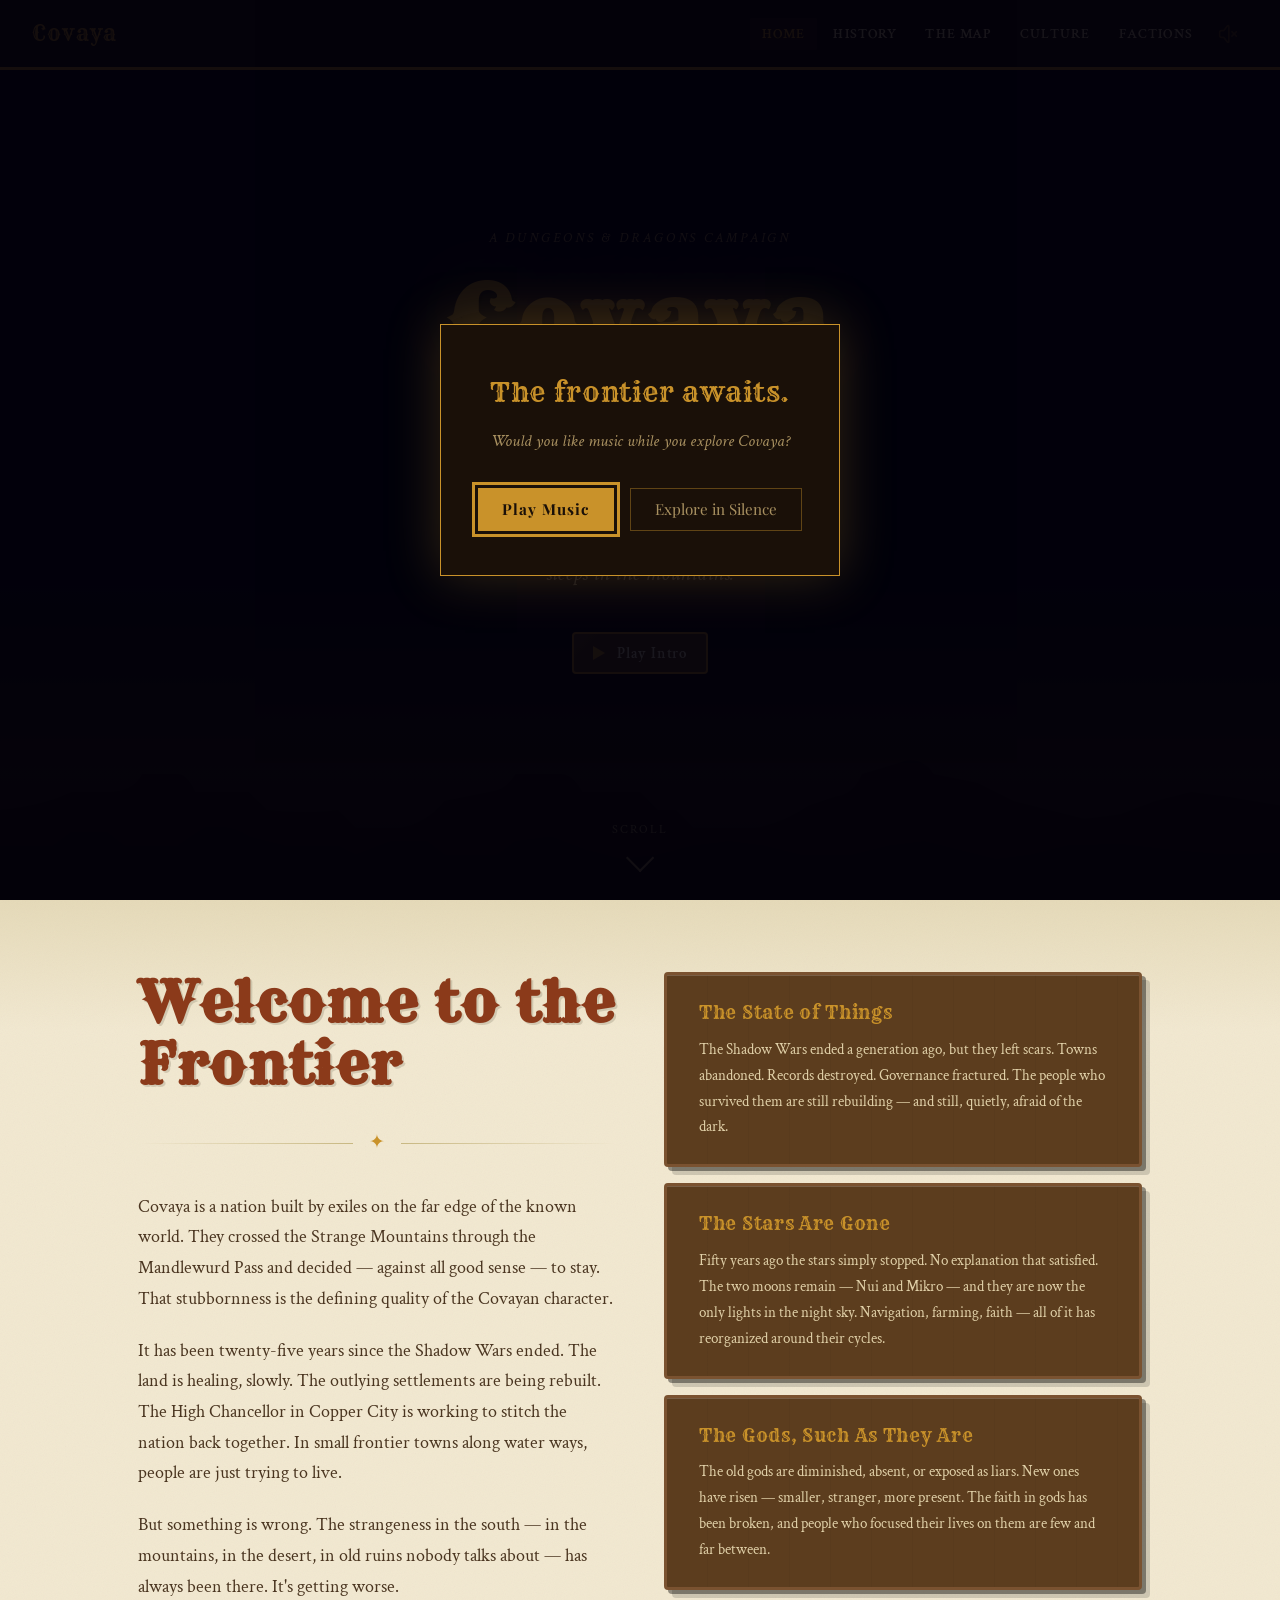
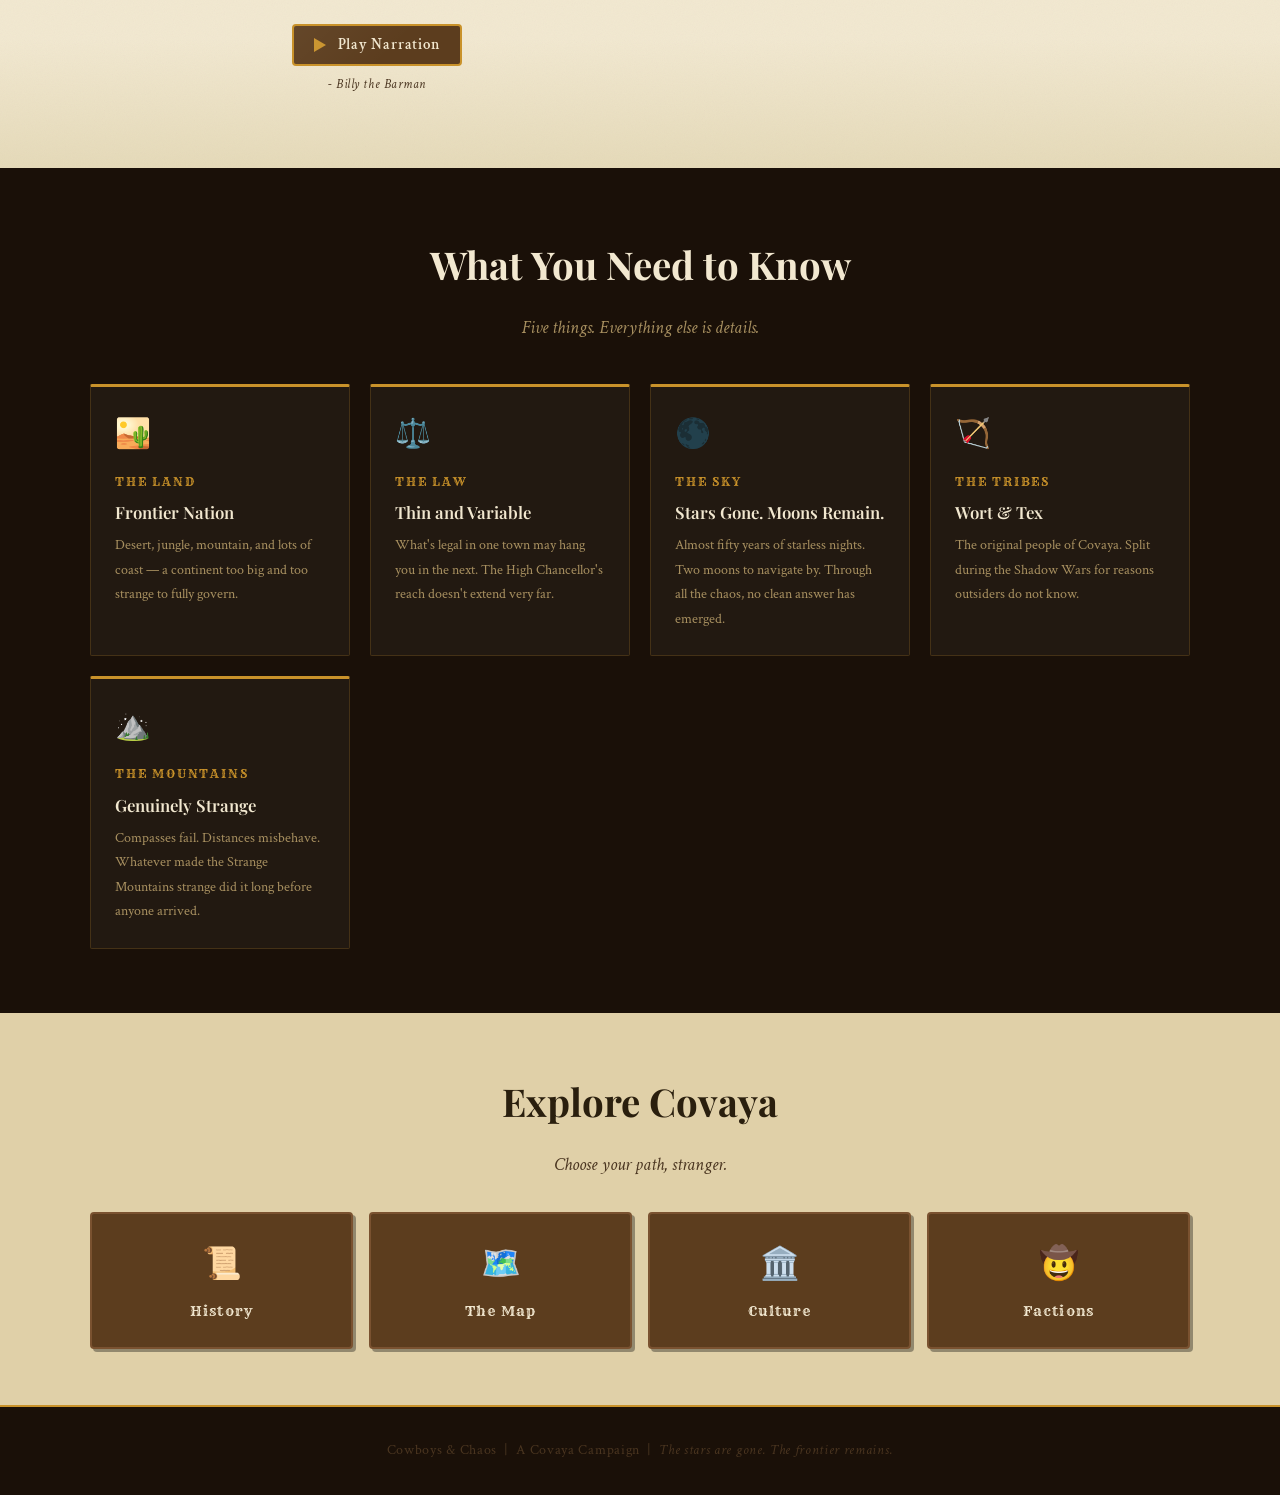
==== commit aa1a75b8: "chore: updating audio files for quality" ====
--- a/index.html
+++ b/index.html
@@ -60,7 +60,7 @@
           The gods have abandoned us.<br>
           And something older than memory<br>sleeps in the mountains.
         </p>
-        <button class="audio-player mt-2" aria-label="Play intro narration" style="margin:0 auto;" data-src="assets/opening-narration.mp4a">
+        <button class="audio-player mt-2" aria-label="Play intro narration" style="margin:0 auto;" data-src="assets/opening.mp3">
           <span class="play-icon" aria-hidden="true"></span>
           <span class="audio-label">Play Intro</span>
         </button>
@@ -81,7 +81,7 @@
           <p>Covaya is a nation built by exiles on the far edge of the known world. They crossed the Strange Mountains through the Mandlewurd Pass and decided — against all good sense — to stay. That stubbornness is the defining quality of the Covayan character.</p>
           <p>It has been twenty-five years since the Shadow Wars ended. The land is healing, slowly. The outlying settlements are being rebuilt. The High Chancellor in Copper City is working to stitch the nation back together. In small frontier towns along water ways, people are just trying to live.</p>
           <p>But something is wrong. The strangeness in the south — in the mountains, in the desert, in old ruins nobody talks about — has always been there. It's getting worse.</p>
-          <button class="audio-player mt-2" aria-label="Play welcome narration" data-src="assets/intro-narration.mp4a">
+          <button class="audio-player mt-2" aria-label="Play welcome narration" data-src="assets/intro.mp3">
             <span class="play-icon" aria-hidden="true"></span>
             <span class="audio-label">Play Narration</span>
           </button>
--- a/css/style.css
+++ b/css/style.css
@@ -207,7 +207,9 @@
 
 /* ── Audio Player ──────────────────────────────────────────── */
 .audio-player {
-  display: inline-flex;
+  display: flex;
+  width: fit-content;
+  margin: 0 auto;
   align-items: center;
   gap: 0.75rem;
   background: var(--wood);
@@ -265,6 +267,22 @@
 }
 
 .audio-label { font-weight: 600; letter-spacing: 0.05em; }
+
+/* ── Audio Attribution ─────────────────────────────────────── */
+.audio-player + p {
+  font-family: var(--font-body);
+  font-style: italic;
+  font-size: 0.8rem;
+  letter-spacing: 0.04em;
+  color: var(--dust);
+  text-align: center;
+  margin-top: 0.5rem;
+  margin-bottom: 0;
+}
+
+.parchment-section .audio-player + p {
+  color: var(--ink-light);
+}
 
 /* ── Wooden Sign Cards ─────────────────────────────────────── */
 .wooden-sign {
